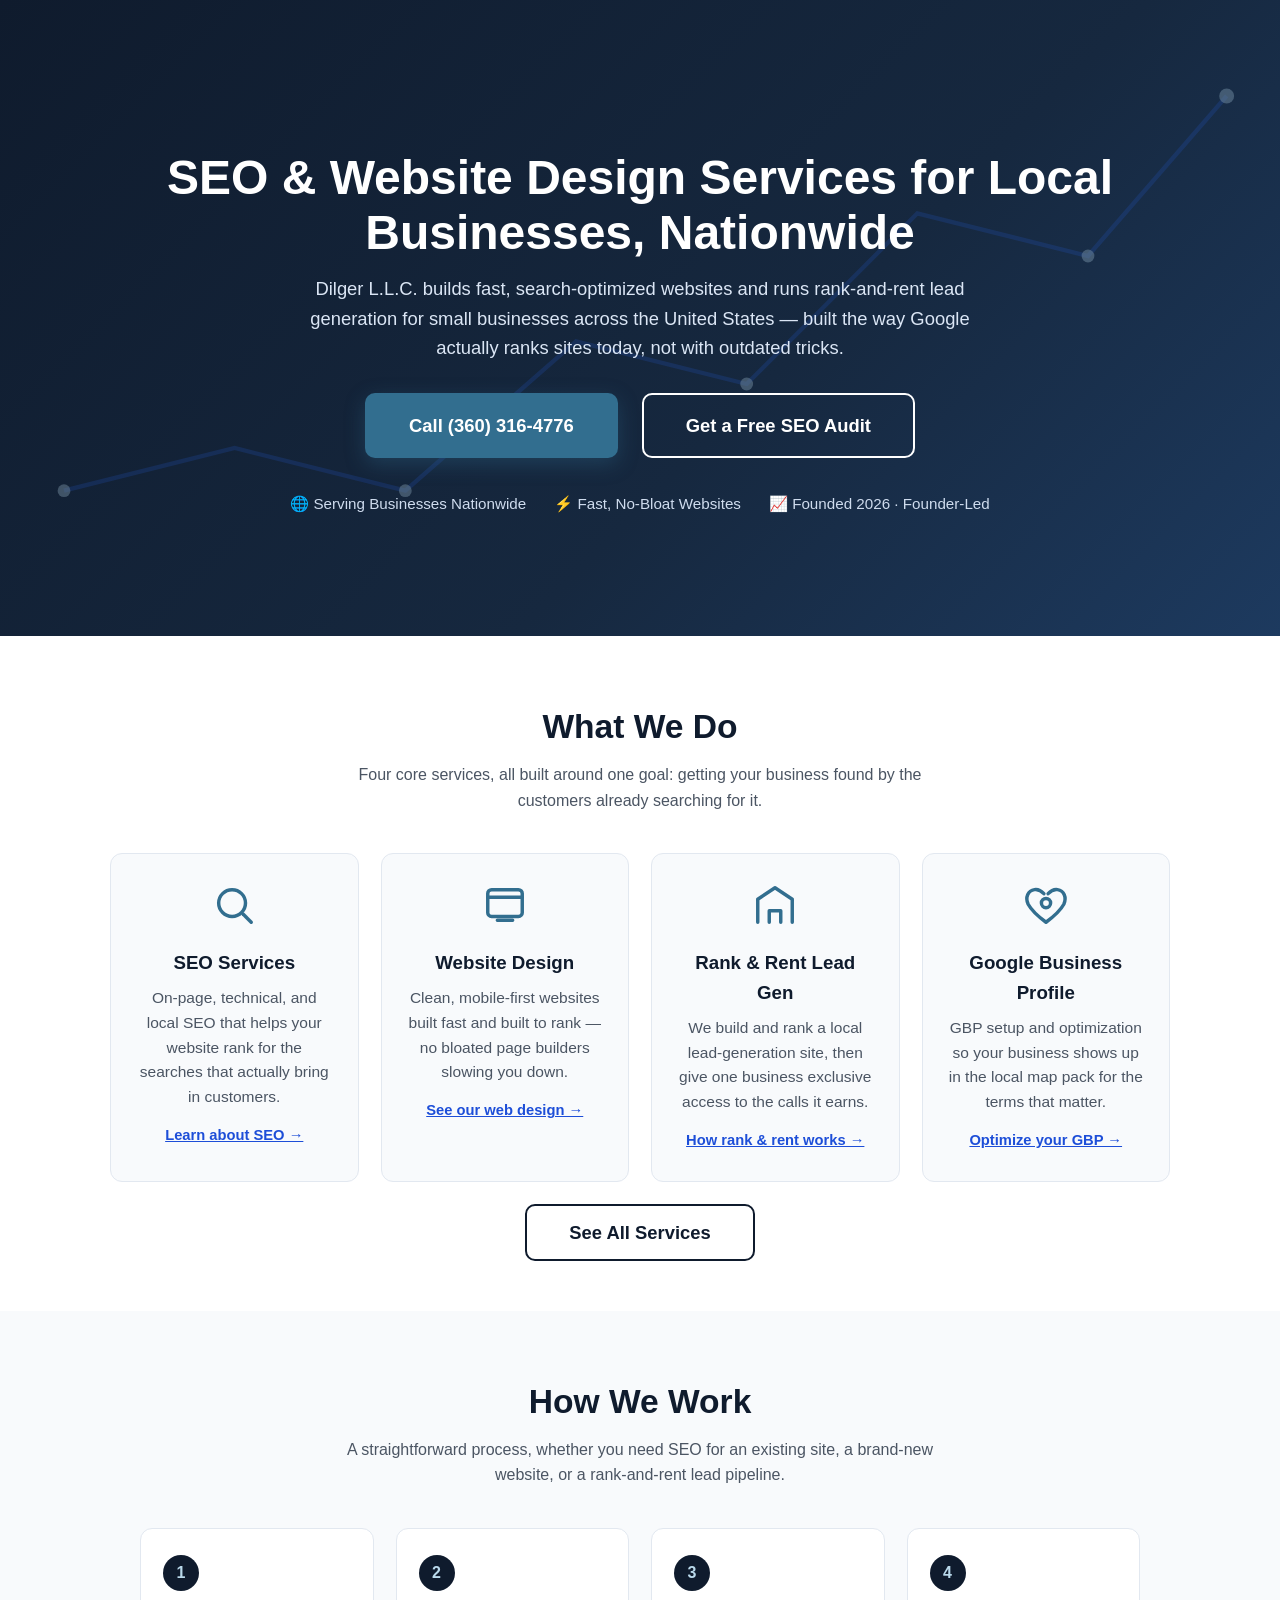
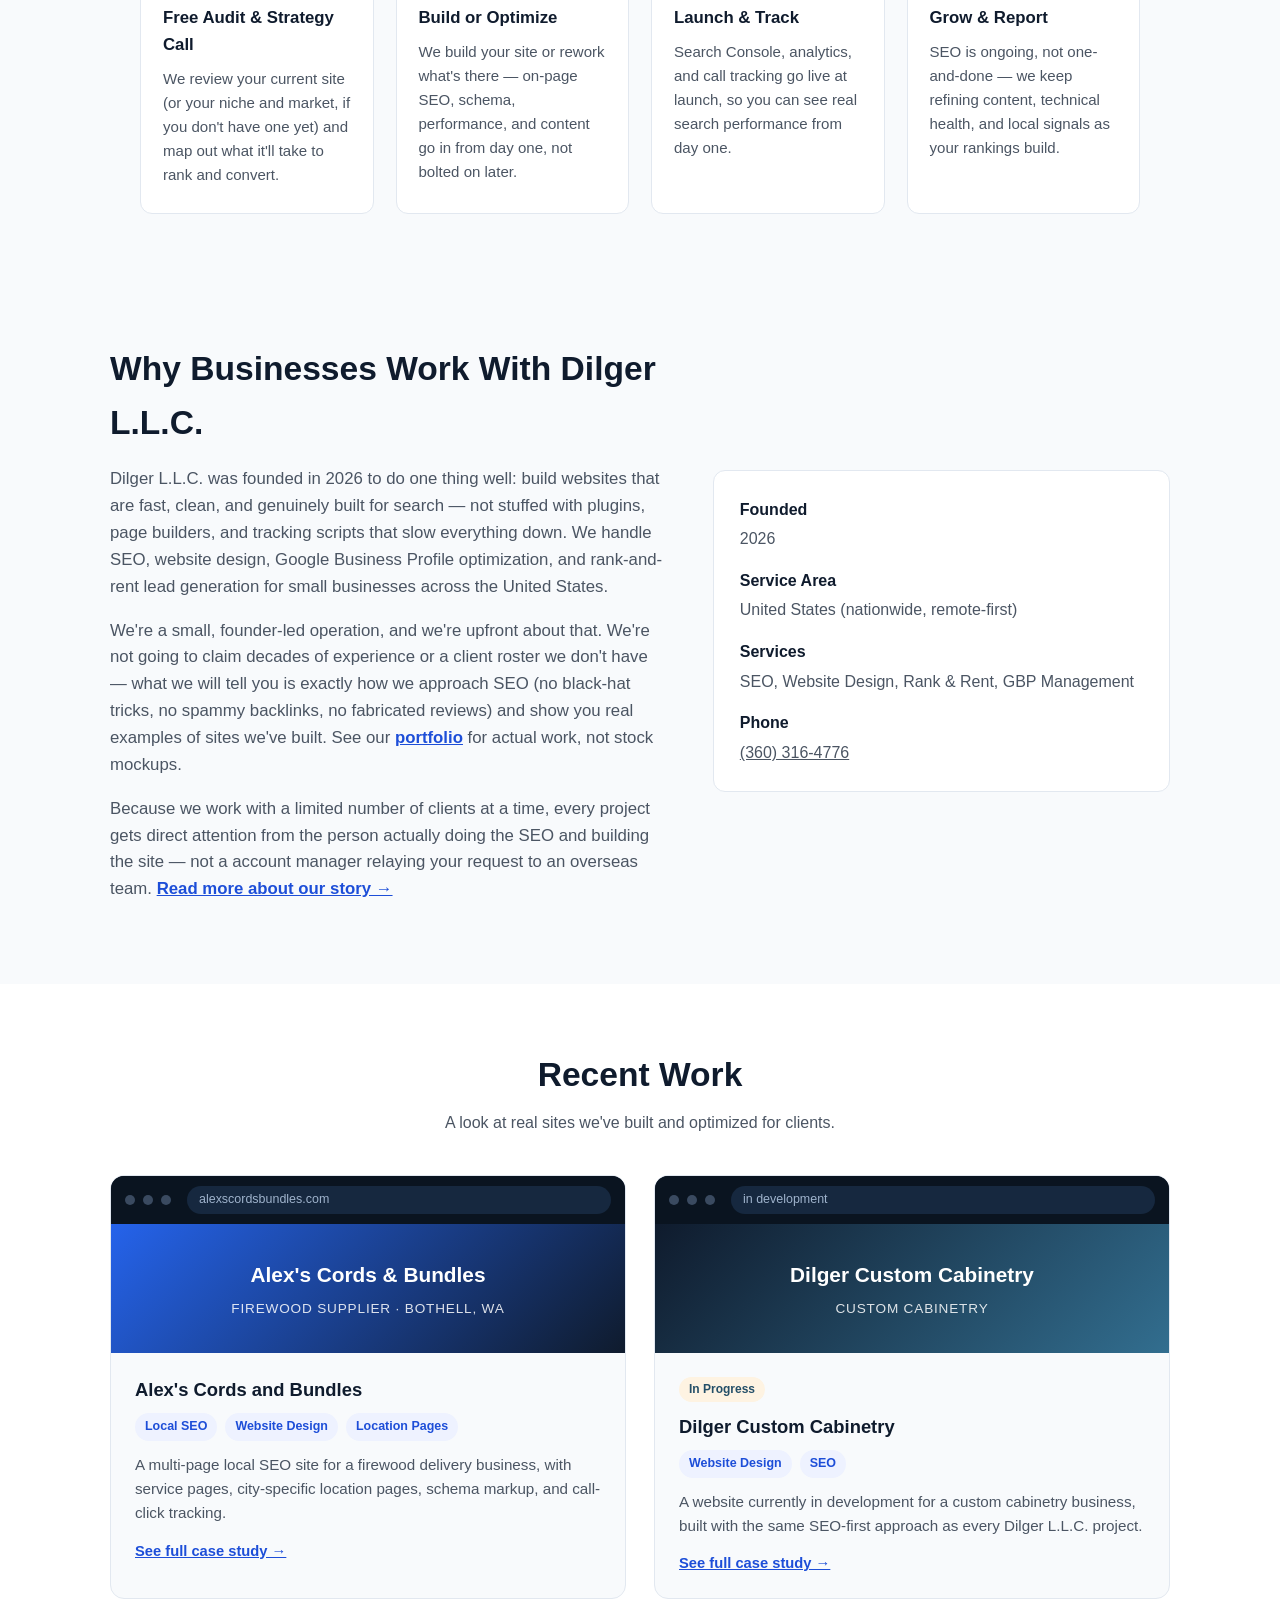
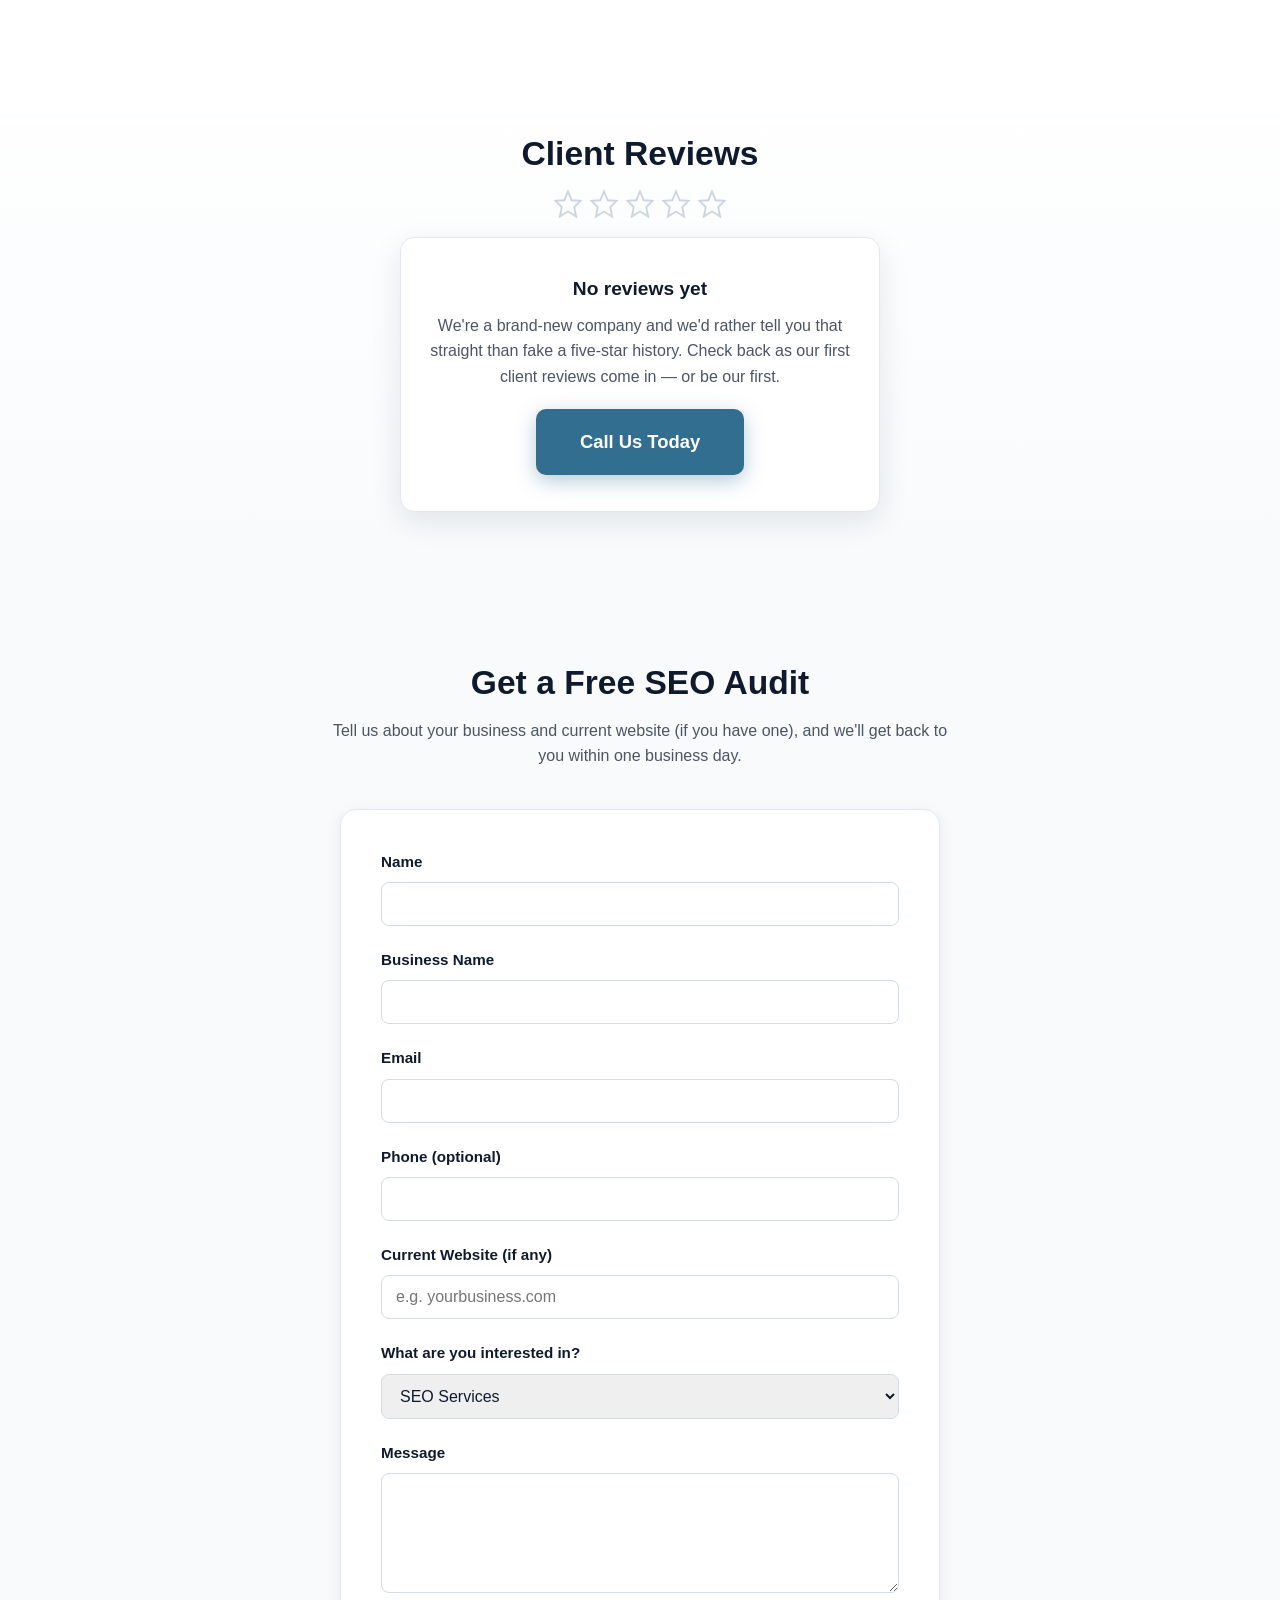
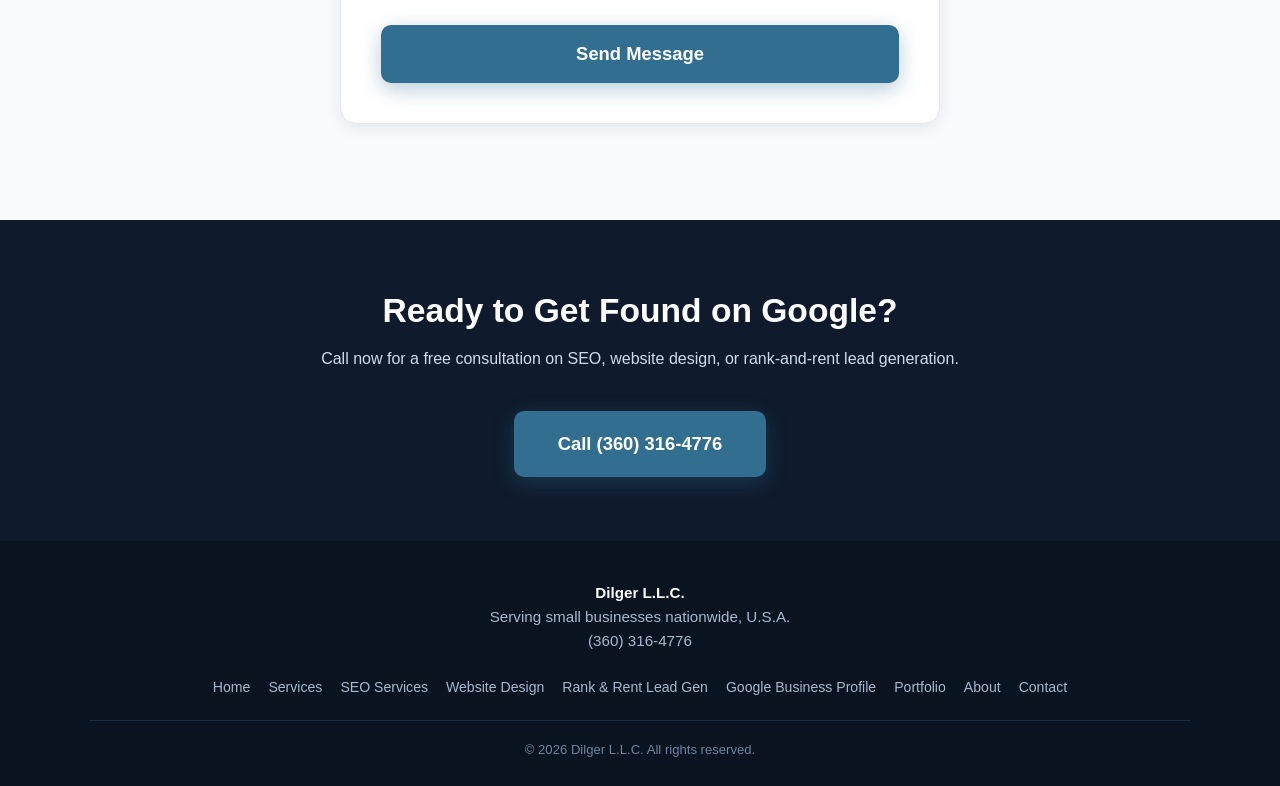
==== index.html @ 1d354157 "Install real GA4 measurement ID across all pages Replace the placeholder G-XXXXXXXXXX with the actua" ====
<!DOCTYPE html>
<html lang="en">
<head>
<meta charset="UTF-8">
<meta name="viewport" content="width=device-width, initial-scale=1.0">

<!-- Google tag (gtag.js) -->
<script async src="https://www.googletagmanager.com/gtag/js?id=G-0M2VTC16CK"></script>
<script>
  window.dataLayer = window.dataLayer || [];
  function gtag(){dataLayer.push(arguments);}
  gtag('js', new Date());
  gtag('config', 'G-0M2VTC16CK');
</script>

<title>SEO &amp; Website Design for Local Businesses | Dilger L.L.C.</title>
<meta name="description" content="Dilger L.L.C. builds fast, SEO-optimized websites and runs rank-and-rent lead generation for small businesses nationwide. Call (360) 316-4776.">
<link rel="canonical" href="https://www.dilgerllc.com/">

<meta property="og:type" content="website">
<meta property="og:title" content="SEO &amp; Website Design for Local Businesses | Dilger L.L.C.">
<meta property="og:description" content="Dilger L.L.C. builds fast, SEO-optimized websites and runs rank-and-rent lead generation for small businesses nationwide.">
<meta property="og:url" content="https://www.dilgerllc.com/">
<meta property="og:image" content="https://www.dilgerllc.com/images/og-image.png">
<meta property="og:locale" content="en_US">

<meta name="twitter:card" content="summary_large_image">
<meta name="twitter:title" content="SEO &amp; Website Design for Local Businesses | Dilger L.L.C.">
<meta name="twitter:description" content="Fast, SEO-optimized websites and rank-and-rent lead generation for small businesses nationwide.">
<meta name="twitter:image" content="https://www.dilgerllc.com/images/og-image.png">

<link rel="icon" href="/favicon.png" type="image/png">
<link rel="apple-touch-icon" href="/apple-touch-icon.png">

<script type="application/ld+json">
{
  "@context": "https://schema.org",
  "@type": "ProfessionalService",
  "name": "Dilger L.L.C.",
  "image": "https://www.dilgerllc.com/images/og-image.png",
  "telephone": "+1-360-316-4776",
  "foundingDate": "2026",
  "priceRange": "$$",
  "areaServed": { "@type": "Country", "name": "United States" },
  "url": "https://www.dilgerllc.com/",
  "description": "Dilger L.L.C. builds fast, SEO-optimized websites and runs rank-and-rent lead generation for small businesses nationwide.",
  "serviceType": ["Search Engine Optimization", "Website Design", "Rank and Rent Lead Generation", "Google Business Profile Management"]
}
</script>
<link rel="stylesheet" href="css/main.css">
</head>
<body>

<header class="site-header">
  <div class="header-inner">
    <a href="index.html" class="brand">
      <img class="brand-logo" src="images/logo-icon.png" alt="Dilger L.L.C. logo" width="42" height="42">
      Dilger <span>L.L.C.</span>
    </a>
    <button class="nav-toggle" id="navToggle" aria-label="Toggle navigation" aria-expanded="false">&#9776;</button>
    <nav class="main-nav" id="mainNav">
      <a href="services.html">Services</a>
      <a href="portfolio.html">Portfolio</a>
      <a href="about.html">About</a>
      <a href="contact.html">Contact</a>
      <a href="tel:+13603164776" class="call-btn" onclick="trackCall('header_phone_button')">Call (360) 316-4776</a>
    </nav>
  </div>
</header>

<main id="top">

  <!-- Hero -->
  <section class="hero">
    <svg class="hero-graphic" viewBox="0 0 1200 600" xmlns="http://www.w3.org/2000/svg" aria-hidden="true" preserveAspectRatio="xMidYMid slice">
      <polyline points="60,460 220,420 380,460 540,320 700,360 860,200 1020,240 1150,90" fill="none" stroke="#2563eb" stroke-width="4" opacity="0.35"/>
      <g fill="#b9d9eb" opacity="0.55">
        <circle cx="60" cy="460" r="6"/>
        <circle cx="380" cy="460" r="6"/>
        <circle cx="700" cy="360" r="6"/>
        <circle cx="1020" cy="240" r="6"/>
        <circle cx="1150" cy="90" r="7"/>
      </g>
    </svg>
    <div class="container">
      <h1>SEO &amp; Website Design Services for Local Businesses, Nationwide</h1>
      <p class="subhead">Dilger L.L.C. builds fast, search-optimized websites and runs rank-and-rent lead generation for small businesses across the United States &mdash; built the way Google actually ranks sites today, not with outdated tricks.</p>
      <div class="hero-ctas">
        <a href="tel:+13603164776" class="btn-primary" onclick="trackCall('hero_phone_button')">Call (360) 316-4776</a>
        <a href="#contact" class="btn-secondary">Get a Free SEO Audit</a>
      </div>
      <div class="hero-badges">
        <span>&#127760; Serving Businesses Nationwide</span>
        <span>&#9889; Fast, No-Bloat Websites</span>
        <span>&#128200; Founded 2026 &middot; Founder-Led</span>
      </div>
    </div>
  </section>

  <!-- Services -->
  <section class="services-section" id="services">
    <div class="container">
      <h2 class="section-title">What We Do</h2>
      <p class="section-sub">Four core services, all built around one goal: getting your business found by the customers already searching for it.</p>
      <div class="services-grid">
        <div class="service-card">
          <svg class="icon" viewBox="0 0 24 24" fill="none" stroke="#326e8f" stroke-width="1.8"><circle cx="11" cy="11" r="7"/><path d="M21 21l-4.3-4.3" stroke-linecap="round"/></svg>
          <h3>SEO Services</h3>
          <p>On-page, technical, and local SEO that helps your website rank for the searches that actually bring in customers.</p>
          <a class="service-link" href="seo-services.html">Learn about SEO &rarr;</a>
        </div>
        <div class="service-card">
          <svg class="icon" viewBox="0 0 24 24" fill="none" stroke="#326e8f" stroke-width="1.8"><rect x="3" y="4" width="18" height="14" rx="2"/><path d="M3 8h18M8 20h8" stroke-linecap="round"/></svg>
          <h3>Website Design</h3>
          <p>Clean, mobile-first websites built fast and built to rank &mdash; no bloated page builders slowing you down.</p>
          <a class="service-link" href="website-design.html">See our web design &rarr;</a>
        </div>
        <div class="service-card">
          <svg class="icon" viewBox="0 0 24 24" fill="none" stroke="#326e8f" stroke-width="1.8"><path d="M3 21V9l9-6 9 6v12" stroke-linecap="round" stroke-linejoin="round"/><path d="M9 21v-6h6v6" stroke-linecap="round" stroke-linejoin="round"/></svg>
          <h3>Rank &amp; Rent Lead Gen</h3>
          <p>We build and rank a local lead-generation site, then give one business exclusive access to the calls it earns.</p>
          <a class="service-link" href="rank-and-rent.html">How rank &amp; rent works &rarr;</a>
        </div>
        <div class="service-card">
          <svg class="icon" viewBox="0 0 24 24" fill="none" stroke="#326e8f" stroke-width="1.8"><path d="M12 21s-7-5.2-9.3-9.4C1 8 2.6 4.5 6 4c2-.3 3.6.7 4.9 2.1M12 21s7-5.2 9.3-9.4C22.9 8 21.4 4.5 18 4c-2-.3-3.6.7-4.9 2.1" stroke-linecap="round" stroke-linejoin="round"/><circle cx="12" cy="11" r="2.4"/></svg>
          <h3>Google Business Profile</h3>
          <p>GBP setup and optimization so your business shows up in the local map pack for the terms that matter.</p>
          <a class="service-link" href="google-business-profile.html">Optimize your GBP &rarr;</a>
        </div>
      </div>
      <div style="text-align:center; margin-top:36px;">
        <a href="services.html" class="btn-secondary" style="color:var(--brand-dark); border-color:var(--brand-dark);">See All Services</a>
      </div>
    </div>
  </section>

  <!-- Process -->
  <section class="process-section">
    <div class="container">
      <h2 class="section-title">How We Work</h2>
      <p class="section-sub">A straightforward process, whether you need SEO for an existing site, a brand-new website, or a rank-and-rent lead pipeline.</p>
      <div class="process-grid">
        <div class="process-step">
          <div class="step-num">1</div>
          <h3>Free Audit &amp; Strategy Call</h3>
          <p>We review your current site (or your niche and market, if you don't have one yet) and map out what it'll take to rank and convert.</p>
        </div>
        <div class="process-step">
          <div class="step-num">2</div>
          <h3>Build or Optimize</h3>
          <p>We build your site or rework what's there &mdash; on-page SEO, schema, performance, and content go in from day one, not bolted on later.</p>
        </div>
        <div class="process-step">
          <div class="step-num">3</div>
          <h3>Launch &amp; Track</h3>
          <p>Search Console, analytics, and call tracking go live at launch, so you can see real search performance from day one.</p>
        </div>
        <div class="process-step">
          <div class="step-num">4</div>
          <h3>Grow &amp; Report</h3>
          <p>SEO is ongoing, not one-and-done &mdash; we keep refining content, technical health, and local signals as your rankings build.</p>
        </div>
      </div>
    </div>
  </section>

  <!-- About / Trust -->
  <section class="about-section">
    <div class="container">
      <div>
        <h2 class="section-title" style="text-align:left;">Why Businesses Work With Dilger L.L.C.</h2>
        <p>Dilger L.L.C. was founded in 2026 to do one thing well: build websites that are fast, clean, and genuinely built for search &mdash; not stuffed with plugins, page builders, and tracking scripts that slow everything down. We handle SEO, website design, Google Business Profile optimization, and rank-and-rent lead generation for small businesses across the United States.</p>
        <p>We're a small, founder-led operation, and we're upfront about that. We're not going to claim decades of experience or a client roster we don't have &mdash; what we will tell you is exactly how we approach SEO (no black-hat tricks, no spammy backlinks, no fabricated reviews) and show you real examples of sites we've built. See our <a href="portfolio.html" style="color:var(--brand-primary-dark); font-weight:600;">portfolio</a> for actual work, not stock mockups.</p>
        <p>Because we work with a limited number of clients at a time, every project gets direct attention from the person actually doing the SEO and building the site &mdash; not a account manager relaying your request to an overseas team. <a href="about.html" style="color:var(--brand-primary-dark); font-weight:600;">Read more about our story &rarr;</a></p>
      </div>
      <div class="about-facts">
        <dl>
          <dt>Founded</dt>
          <dd>2026</dd>
          <dt>Service Area</dt>
          <dd>United States (nationwide, remote-first)</dd>
          <dt>Services</dt>
          <dd>SEO, Website Design, Rank &amp; Rent, GBP Management</dd>
          <dt>Phone</dt>
          <dd><a class="plain-link" href="tel:+13603164776" onclick="trackCall('about_phone_button')">(360) 316-4776</a></dd>
        </dl>
      </div>
    </div>
  </section>

  <!-- Portfolio teaser -->
  <section class="portfolio-section" id="portfolio">
    <div class="container">
      <h2 class="section-title">Recent Work</h2>
      <p class="section-sub">A look at real sites we've built and optimized for clients.</p>
      <div class="portfolio-grid">
        <div class="portfolio-card">
          <div class="browser-mock" style="--card-color-1:#2563eb; --card-color-2:#0f1b2d;">
            <div class="browser-bar"><span class="dot"></span><span class="dot"></span><span class="dot"></span><span class="url-pill">alexscordsbundles.com</span></div>
            <div class="mock-body">
              <div class="mock-name">Alex's Cords &amp; Bundles</div>
              <div class="mock-niche">Firewood Supplier &middot; Bothell, WA</div>
            </div>
          </div>
          <div class="portfolio-body">
            <h3>Alex's Cords and Bundles</h3>
            <div class="portfolio-tags"><span>Local SEO</span><span>Website Design</span><span>Location Pages</span></div>
            <p>A multi-page local SEO site for a firewood delivery business, with service pages, city-specific location pages, schema markup, and call-click tracking.</p>
            <a class="portfolio-link" href="portfolio.html">See full case study &rarr;</a>
          </div>
        </div>
        <div class="portfolio-card">
          <div class="browser-mock" style="--card-color-1:#0f1b2d; --card-color-2:#326e8f;">
            <div class="browser-bar"><span class="dot"></span><span class="dot"></span><span class="dot"></span><span class="url-pill">in development</span></div>
            <div class="mock-body">
              <div class="mock-name">Dilger Custom Cabinetry</div>
              <div class="mock-niche">Custom Cabinetry</div>
            </div>
          </div>
          <div class="portfolio-body">
            <span class="portfolio-status">In Progress</span>
            <h3>Dilger Custom Cabinetry</h3>
            <div class="portfolio-tags"><span>Website Design</span><span>SEO</span></div>
            <p>A website currently in development for a custom cabinetry business, built with the same SEO-first approach as every Dilger L.L.C. project.</p>
            <a class="portfolio-link" href="portfolio.html">See full case study &rarr;</a>
          </div>
        </div>
      </div>
    </div>
  </section>

  <!-- Reviews (empty state, no fabricated reviews) -->
  <section class="reviews-section" id="reviews">
    <div class="container">
      <h2 class="section-title">Client Reviews</h2>
      <div class="reviews-visual">
        <div class="stars-empty" aria-hidden="true">
          <svg viewBox="0 0 24 24"><polygon points="12,2 15,9 22,9.5 17,14.5 18.5,22 12,18 5.5,22 7,14.5 2,9.5 9,9"/></svg>
          <svg viewBox="0 0 24 24"><polygon points="12,2 15,9 22,9.5 17,14.5 18.5,22 12,18 5.5,22 7,14.5 2,9.5 9,9"/></svg>
          <svg viewBox="0 0 24 24"><polygon points="12,2 15,9 22,9.5 17,14.5 18.5,22 12,18 5.5,22 7,14.5 2,9.5 9,9"/></svg>
          <svg viewBox="0 0 24 24"><polygon points="12,2 15,9 22,9.5 17,14.5 18.5,22 12,18 5.5,22 7,14.5 2,9.5 9,9"/></svg>
          <svg viewBox="0 0 24 24"><polygon points="12,2 15,9 22,9.5 17,14.5 18.5,22 12,18 5.5,22 7,14.5 2,9.5 9,9"/></svg>
        </div>
        <div class="no-reviews-box">
          <h3>No reviews yet</h3>
          <p>We're a brand-new company and we'd rather tell you that straight than fake a five-star history. Check back as our first client reviews come in &mdash; or be our first.</p>
          <a href="tel:+13603164776" class="btn-primary" onclick="trackCall('reviews_phone_button')">Call Us Today</a>
        </div>
      </div>
    </div>
  </section>

  <!-- Contact Form -->
  <section class="contact-form-section" id="contact">
    <div class="container">
      <h2 class="section-title">Get a Free SEO Audit</h2>
      <p class="section-sub">Tell us about your business and current website (if you have one), and we'll get back to you within one business day.</p>
      <form class="contact-form" name="contact" method="POST" data-netlify="true" data-netlify-honeypot="bot-field" id="contactFormEl">
        <input type="hidden" name="form-name" value="contact">
        <p class="hidden-field" aria-hidden="true">
          <label>Don't fill this out if you're human: <input name="bot-field" tabindex="-1" autocomplete="off"></label>
        </p>
        <div class="form-group">
          <label for="contact-name">Name</label>
          <input type="text" id="contact-name" name="name" required>
        </div>
        <div class="form-group">
          <label for="contact-business">Business Name</label>
          <input type="text" id="contact-business" name="business">
        </div>
        <div class="form-group">
          <label for="contact-email">Email</label>
          <input type="email" id="contact-email" name="email" required>
        </div>
        <div class="form-group">
          <label for="contact-phone">Phone (optional)</label>
          <input type="tel" id="contact-phone" name="phone">
        </div>
        <div class="form-group">
          <label for="contact-website">Current Website (if any)</label>
          <input type="text" id="contact-website" name="website" placeholder="e.g. yourbusiness.com">
        </div>
        <div class="form-group">
          <label for="contact-interest">What are you interested in?</label>
          <select id="contact-interest" name="interest">
            <option>SEO Services</option>
            <option>Website Design</option>
            <option>Rank &amp; Rent Lead Generation</option>
            <option>Google Business Profile Management</option>
            <option>Not sure yet</option>
          </select>
        </div>
        <div class="form-group">
          <label for="contact-message">Message</label>
          <textarea id="contact-message" name="message" rows="5"></textarea>
        </div>
        <button type="submit" class="btn-primary">Send Message</button>
      </form>
      <p class="form-status" id="contactFormStatus" role="status" aria-live="polite"></p>
    </div>
  </section>

  <!-- Final CTA -->
  <section class="cta-section">
    <div class="container">
      <h2 class="section-title">Ready to Get Found on Google?</h2>
      <p class="section-sub">Call now for a free consultation on SEO, website design, or rank-and-rent lead generation.</p>
      <a href="tel:+13603164776" class="btn-primary" onclick="trackCall('final_cta_phone_button')">Call (360) 316-4776</a>
    </div>
  </section>

</main>

<footer class="site-footer">
  <div class="footer-inner">
    <div class="footer-nap">
      <strong>Dilger L.L.C.</strong><br>
      Serving small businesses nationwide, U.S.A.<br>
      (360) 316-4776
    </div>

    <nav class="footer-sitemap" aria-label="Site links">
      <a href="index.html">Home</a>
      <a href="services.html">Services</a>
      <a href="seo-services.html">SEO Services</a>
      <a href="website-design.html">Website Design</a>
      <a href="rank-and-rent.html">Rank &amp; Rent Lead Gen</a>
      <a href="google-business-profile.html">Google Business Profile</a>
      <a href="portfolio.html">Portfolio</a>
      <a href="about.html">About</a>
      <a href="contact.html">Contact</a>
    </nav>

    <div class="footer-bottom">
      &copy; <span id="year"></span> Dilger L.L.C. All rights reserved.
    </div>
  </div>
</footer>

<script src="js/main.js"></script>
</body>
</html>
---- css/main.css ----
:root {
  --brand-dark: #0f1b2d;
  --brand-dark-2: #16283f;
  --brand-primary: #2563eb;
  --brand-primary-dark: #1d4ed8;
  --brand-accent: #326e8f;
  --brand-accent-dark: #244f68;
  --brand-accent-light: #b9d9eb;
  --text-main: #111827;
  --text-muted: #4b5563;
  --bg-light: #f8fafc;
  --border-color: #e2e8f0;
  --star-empty: #cbd5e1;
}

* { box-sizing: border-box; }
html { scroll-behavior: smooth; }
body {
  margin: 0;
  font-family: -apple-system, BlinkMacSystemFont, "Segoe UI", Roboto, Helvetica, Arial, sans-serif;
  color: var(--text-main);
  background: var(--bg-light);
  line-height: 1.6;
}
img { max-width: 100%; display: block; }
a { color: inherit; }
.container { max-width: 1100px; margin: 0 auto; padding: 0 20px; }

/* Header */
header.site-header {
  background: var(--brand-dark);
  color: #fff;
  position: fixed;
  top: 0;
  left: 0;
  right: 0;
  z-index: 50;
  opacity: 0;
  transform: translateY(-8px);
  pointer-events: none;
  transition: opacity 0.4s ease, transform 0.4s ease;
}
header.site-header.visible {
  opacity: 1;
  transform: translateY(0);
  pointer-events: auto;
}
.header-inner {
  display: flex;
  align-items: center;
  justify-content: space-between;
  padding: 12px 20px;
  max-width: 1100px;
  margin: 0 auto;
}
.brand {
  display: flex;
  align-items: center;
  gap: 10px;
  font-size: 1.25rem;
  font-weight: 700;
  color: #fff;
  text-decoration: none;
  letter-spacing: 0.2px;
}
.brand-logo { width: 42px; height: 42px; flex: 0 0 auto; }
.brand span { color: var(--brand-accent-light); }
nav.main-nav { display: flex; gap: 20px; align-items: center; }
nav.main-nav a {
  color: #e5edf7;
  text-decoration: none;
  font-weight: 600;
  font-size: 0.95rem;
}
nav.main-nav a:hover { color: var(--brand-accent-light); }
.call-btn {
  background: var(--brand-accent);
  color: #fff !important;
  padding: 9px 18px;
  border-radius: 6px;
  font-weight: 700;
  text-decoration: none;
  white-space: nowrap;
}
.call-btn:hover { background: var(--brand-accent-dark); }

/* Hero */
.hero {
  background: linear-gradient(135deg, #0f1b2d, #16283f 60%, #1d3a5f);
  color: #fff;
  padding: 150px 20px 120px;
  min-height: 620px;
  display: flex;
  flex-direction: column;
  justify-content: center;
  text-align: center;
  position: relative;
  overflow: hidden;
}
.hero-graphic {
  position: absolute;
  inset: 0;
  z-index: 0;
  opacity: 0.5;
}
.hero .container { position: relative; z-index: 1; }
.hero h1 {
  font-size: clamp(1.9rem, 4vw, 3rem);
  margin: 0 0 14px;
  font-weight: 800;
  line-height: 1.15;
}
.hero p.subhead {
  font-size: 1.15rem;
  max-width: 680px;
  margin: 0 auto 30px;
  color: #dbe6f5;
}
.hero-ctas { display: flex; gap: 24px; justify-content: center; flex-wrap: wrap; margin-top: 20px; }
.btn-primary {
  background: var(--brand-accent);
  color: #fff;
  padding: 18px 44px;
  border-radius: 10px;
  text-decoration: none;
  font-weight: 700;
  font-size: 1.15rem;
  display: inline-block;
  border: none;
  cursor: pointer;
  box-shadow: 0 6px 20px rgba(50, 110, 143, 0.35);
  transition: all 0.3s ease;
}
.btn-primary:hover {
  background: var(--brand-accent-dark);
  box-shadow: 0 8px 28px rgba(50, 110, 143, 0.5);
  transform: translateY(-2px);
}
.btn-secondary {
  background: transparent;
  color: #fff;
  padding: 16px 42px;
  border-radius: 10px;
  text-decoration: none;
  font-weight: 700;
  font-size: 1.15rem;
  border: 2.5px solid #fff;
  cursor: pointer;
  transition: all 0.3s ease;
}
.btn-secondary:hover {
  background: rgba(255,255,255,0.15);
  transform: translateY(-2px);
}
.hero-badges {
  margin-top: 34px;
  display: flex;
  gap: 28px;
  justify-content: center;
  flex-wrap: wrap;
  font-size: 0.95rem;
  color: #cfdcee;
}
.hero-badges span { white-space: nowrap; }

/* Page hero (service / sub pages) */
.page-hero {
  background: linear-gradient(135deg, rgba(15,27,45,0.96), rgba(22,40,63,0.92));
  color: #fff;
  padding: 130px 20px 60px;
  text-align: center;
}
.page-hero .breadcrumb {
  font-size: 0.85rem;
  color: #cfdcee;
  margin-bottom: 14px;
}
.page-hero .breadcrumb a { color: #cfdcee; text-decoration: underline; }
.page-hero .breadcrumb a:hover { color: #fff; }
.page-hero h1 {
  font-size: clamp(1.7rem, 3.6vw, 2.6rem);
  margin: 0 0 14px;
  font-weight: 800;
  line-height: 1.2;
}
.page-hero p.subhead {
  font-size: 1.08rem;
  max-width: 700px;
  margin: 0 auto;
  color: #dbe6f5;
}

/* Section generic */
section { padding: 64px 20px; }
h2.section-title {
  font-size: clamp(1.5rem, 3vw, 2.1rem);
  text-align: center;
  margin: 0 0 8px;
  color: var(--brand-dark);
}
p.section-sub {
  text-align: center;
  color: var(--text-muted);
  max-width: 640px;
  margin: 0 auto 40px;
}

/* Keyword-rich content section (service pages) */
.content-section { background: #fff; }
.content-section .container { max-width: 860px; }
.content-section h2 { color: var(--brand-dark); font-size: 1.6rem; margin: 0 0 16px; }
.content-section h3 { color: var(--brand-dark); font-size: 1.25rem; margin: 32px 0 12px; }
.content-section p { color: var(--text-muted); font-size: 1.02rem; margin: 0 0 16px; }
.content-section ul { color: var(--text-muted); font-size: 1.02rem; padding-left: 22px; margin: 0 0 16px; }
.content-section li { margin-bottom: 6px; }
.content-section p a:not(.btn-primary):not(.btn-secondary),
.content-section li a:not(.btn-primary):not(.btn-secondary) {
  color: var(--brand-primary-dark);
  text-decoration: underline;
  font-weight: 600;
}
.faq-item { margin-bottom: 20px; }
.faq-item h4 {
  color: var(--brand-dark);
  font-size: 1.05rem;
  margin: 0 0 6px;
}
.faq-item p { margin: 0; }

/* Services grid (homepage + services hub) */
.services-section { background: #fff; }
.services-grid {
  display: grid;
  grid-template-columns: repeat(auto-fit, minmax(240px, 1fr));
  gap: 22px;
}
.service-card {
  background: var(--bg-light);
  border: 1px solid var(--border-color);
  border-radius: 12px;
  padding: 28px 24px;
  text-align: center;
}
.service-card .icon { width: 46px; height: 46px; margin: 0 auto 12px; }
.service-card h3 { margin: 0 0 8px; color: var(--brand-dark); }
.service-card p { color: var(--text-muted); margin: 0 0 4px; font-size: 0.97rem; }
.service-card a.service-link {
  display: inline-block;
  margin-top: 10px;
  color: var(--brand-primary-dark);
  font-weight: 700;
  text-decoration: underline;
  font-size: 0.92rem;
}

/* Process steps */
.process-section { background: var(--bg-light); }
.process-grid {
  display: grid;
  grid-template-columns: repeat(auto-fit, minmax(220px, 1fr));
  gap: 22px;
  max-width: 1000px;
  margin: 0 auto;
}
.process-step {
  background: #fff;
  border: 1px solid var(--border-color);
  border-radius: 12px;
  padding: 26px 22px;
  position: relative;
}
.process-step .step-num {
  display: inline-flex;
  align-items: center;
  justify-content: center;
  width: 36px;
  height: 36px;
  border-radius: 50%;
  background: var(--brand-dark);
  color: var(--brand-accent-light);
  font-weight: 800;
  font-size: 1rem;
  margin-bottom: 14px;
}
.process-step h3 { margin: 0 0 8px; color: var(--brand-dark); font-size: 1.05rem; }
.process-step p { margin: 0; color: var(--text-muted); font-size: 0.94rem; }

/* Portfolio */
.portfolio-section { background: #fff; }
.portfolio-grid {
  display: grid;
  grid-template-columns: repeat(auto-fit, minmax(300px, 1fr));
  gap: 28px;
}
.portfolio-card {
  border: 1px solid var(--border-color);
  border-radius: 14px;
  overflow: hidden;
  background: var(--bg-light);
  transition: transform 0.2s, box-shadow 0.2s;
}
.portfolio-card:hover { transform: translateY(-3px); box-shadow: 0 10px 26px rgba(15,27,45,0.12); }
.browser-mock {
  background: var(--brand-dark);
}
.browser-mock .browser-bar {
  display: flex;
  align-items: center;
  gap: 8px;
  padding: 10px 14px;
  background: #0a1420;
}
.browser-bar .dot { width: 10px; height: 10px; border-radius: 50%; background: #3a4a60; }
.browser-bar .url-pill {
  flex: 1;
  margin-left: 8px;
  background: #16283f;
  color: #9fb3cc;
  border-radius: 20px;
  padding: 4px 12px;
  font-size: 0.78rem;
  overflow: hidden;
  text-overflow: ellipsis;
  white-space: nowrap;
}
.browser-mock .mock-body {
  padding: 34px 20px;
  text-align: center;
  color: #fff;
  background: linear-gradient(135deg, var(--card-color-1, #2563eb), var(--card-color-2, #0f1b2d));
}
.browser-mock .mock-body .mock-name {
  font-weight: 800;
  font-size: 1.3rem;
  margin-bottom: 6px;
}
.browser-mock .mock-body .mock-niche {
  font-size: 0.85rem;
  color: rgba(255,255,255,0.85);
  text-transform: uppercase;
  letter-spacing: 0.06em;
}
.portfolio-card .portfolio-body { padding: 22px 24px; }
.portfolio-card h3 { margin: 0 0 8px; color: var(--brand-dark); font-size: 1.15rem; }
.portfolio-card p { margin: 0 0 12px; color: var(--text-muted); font-size: 0.95rem; }
.portfolio-tags { display: flex; gap: 8px; flex-wrap: wrap; margin-bottom: 12px; }
.portfolio-tags span {
  background: #eef2ff;
  color: var(--brand-primary-dark);
  font-size: 0.78rem;
  font-weight: 700;
  padding: 4px 10px;
  border-radius: 20px;
}
.portfolio-card a.portfolio-link {
  color: var(--brand-primary-dark);
  font-weight: 700;
  text-decoration: underline;
  font-size: 0.92rem;
}
.portfolio-status {
  display: inline-block;
  font-size: 0.75rem;
  font-weight: 700;
  padding: 3px 10px;
  border-radius: 20px;
  background: #fef3e2;
  color: var(--brand-accent-dark);
  margin-bottom: 10px;
}

/* About / trust */
.about-section .container {
  display: grid;
  grid-template-columns: 1.1fr 0.9fr;
  gap: 44px;
  align-items: center;
}
.about-section h2 { text-align: left; }
.about-section p { color: var(--text-muted); font-size: 1.05rem; }
.about-facts {
  background: #fff;
  border: 1px solid var(--border-color);
  border-radius: 12px;
  padding: 26px;
}
.about-facts dl { margin: 0; }
.about-facts dt {
  font-weight: 700;
  color: var(--brand-dark);
  margin-top: 16px;
}
.about-facts dt:first-child { margin-top: 0; }
.about-facts dd { margin: 4px 0 0; color: var(--text-muted); }

/* Reviews (honest empty state, no fabricated reviews) */
.reviews-section {
  background: linear-gradient(180deg, #fff, var(--bg-light));
  text-align: center;
}
.reviews-visual {
  position: relative;
  max-width: 480px;
  margin: 0 auto;
}
.stars-empty {
  display: flex;
  justify-content: center;
  gap: 6px;
  margin-bottom: 18px;
}
.stars-empty svg { width: 30px; height: 30px; fill: none; stroke: var(--star-empty); stroke-width: 1.5; }
.no-reviews-box {
  max-width: 480px;
  margin: 0 auto;
  background: #fff;
  border: 1px solid var(--border-color);
  border-radius: 14px;
  padding: 36px 28px;
  box-shadow: 0 10px 30px rgba(15,27,45,0.1);
}
.no-reviews-box h3 { margin: 0 0 8px; color: var(--brand-dark); font-size: 1.2rem; }
.no-reviews-box p { color: var(--text-muted); margin: 0 0 20px; }

/* Contact cards */
.contact-section { background: #fff; }
.contact-grid {
  display: grid;
  grid-template-columns: repeat(auto-fit, minmax(240px, 1fr));
  gap: 28px;
}
.contact-card {
  background: var(--bg-light);
  border: 1px solid var(--border-color);
  border-radius: 12px;
  padding: 26px;
}
.contact-card h3 {
  margin: 0 0 10px;
  color: var(--brand-dark);
  display: flex;
  align-items: center;
  gap: 8px;
}
.contact-card p { margin: 0; color: var(--text-muted); }
.contact-card a.plain-link { text-decoration: underline; font-weight: 600; color: var(--brand-primary-dark); }

/* Contact form */
.contact-form-section {
  background: var(--bg-light);
  padding: 80px 20px;
}
.contact-form {
  max-width: 600px;
  margin: 0 auto;
  display: grid;
  gap: 22px;
  background: #fff;
  padding: 40px;
  border-radius: 16px;
  box-shadow: 0 4px 16px rgba(15,27,45,0.08);
  border: 1px solid var(--border-color);
}
.form-group { display: flex; flex-direction: column; }
.form-group label {
  font-weight: 700;
  color: var(--brand-dark);
  margin-bottom: 8px;
  font-size: 0.95rem;
}
.form-group input,
.form-group select,
.form-group textarea {
  padding: 12px 14px;
  border: 1.5px solid #d3dce6;
  border-radius: 8px;
  font-family: inherit;
  font-size: 1rem;
  color: var(--brand-dark);
  transition: border-color 0.3s ease;
}
.form-group input:focus,
.form-group select:focus,
.form-group textarea:focus {
  outline: none;
  border-color: var(--brand-primary);
  box-shadow: 0 0 0 3px rgba(37, 99, 235, 0.12);
}
.form-group textarea { resize: vertical; min-height: 120px; }
.contact-form button[type="submit"] { margin-top: 10px; }
.hidden-field { position: absolute; left: -9999px; }
.form-status {
  max-width: 600px;
  margin: 16px auto 0;
  font-size: 0.95rem;
  font-weight: 600;
  text-align: center;
}
.form-status.success { color: #15803d; }
.form-status.error { color: #dc2626; }

/* Final CTA */
.cta-section {
  background: var(--brand-dark);
  color: #fff;
  text-align: center;
}
.cta-section h2 { color: #fff; }
.cta-section p.section-sub { color: #cfdcee; }

/* Footer */
footer.site-footer {
  background: #0a1420;
  color: #b8c6da;
  padding: 40px 20px 26px;
}
.footer-inner {
  max-width: 1100px;
  margin: 0 auto;
  display: flex;
  flex-direction: column;
  align-items: center;
  gap: 22px;
  text-align: center;
}
.footer-nap { font-size: 0.95rem; color: #a7b8cf; }
.footer-nap strong { color: #fff; }
.footer-sitemap {
  display: flex;
  flex-wrap: wrap;
  justify-content: center;
  gap: 8px 18px;
  font-size: 0.88rem;
}
.footer-sitemap a { color: #a7b8cf; text-decoration: none; }
.footer-sitemap a:hover { color: #fff; text-decoration: underline; }
.footer-bottom {
  font-size: 0.82rem;
  color: #6f83a0;
  border-top: 1px solid #1c2e45;
  padding-top: 18px;
  width: 100%;
  text-align: center;
}

/* Mobile nav */
.nav-toggle { display: none; background: none; border: none; color: #fff; font-size: 1.6rem; cursor: pointer; }

@media (max-width: 780px) {
  .about-section .container { grid-template-columns: 1fr; }
  nav.main-nav {
    position: absolute;
    top: 100%;
    left: 0;
    right: 0;
    background: var(--brand-dark);
    flex-direction: column;
    padding: 16px 20px;
    gap: 14px;
    display: none;
  }
  nav.main-nav.open { display: flex; }
  .nav-toggle { display: block; }
  header.site-header { position: sticky; }
}
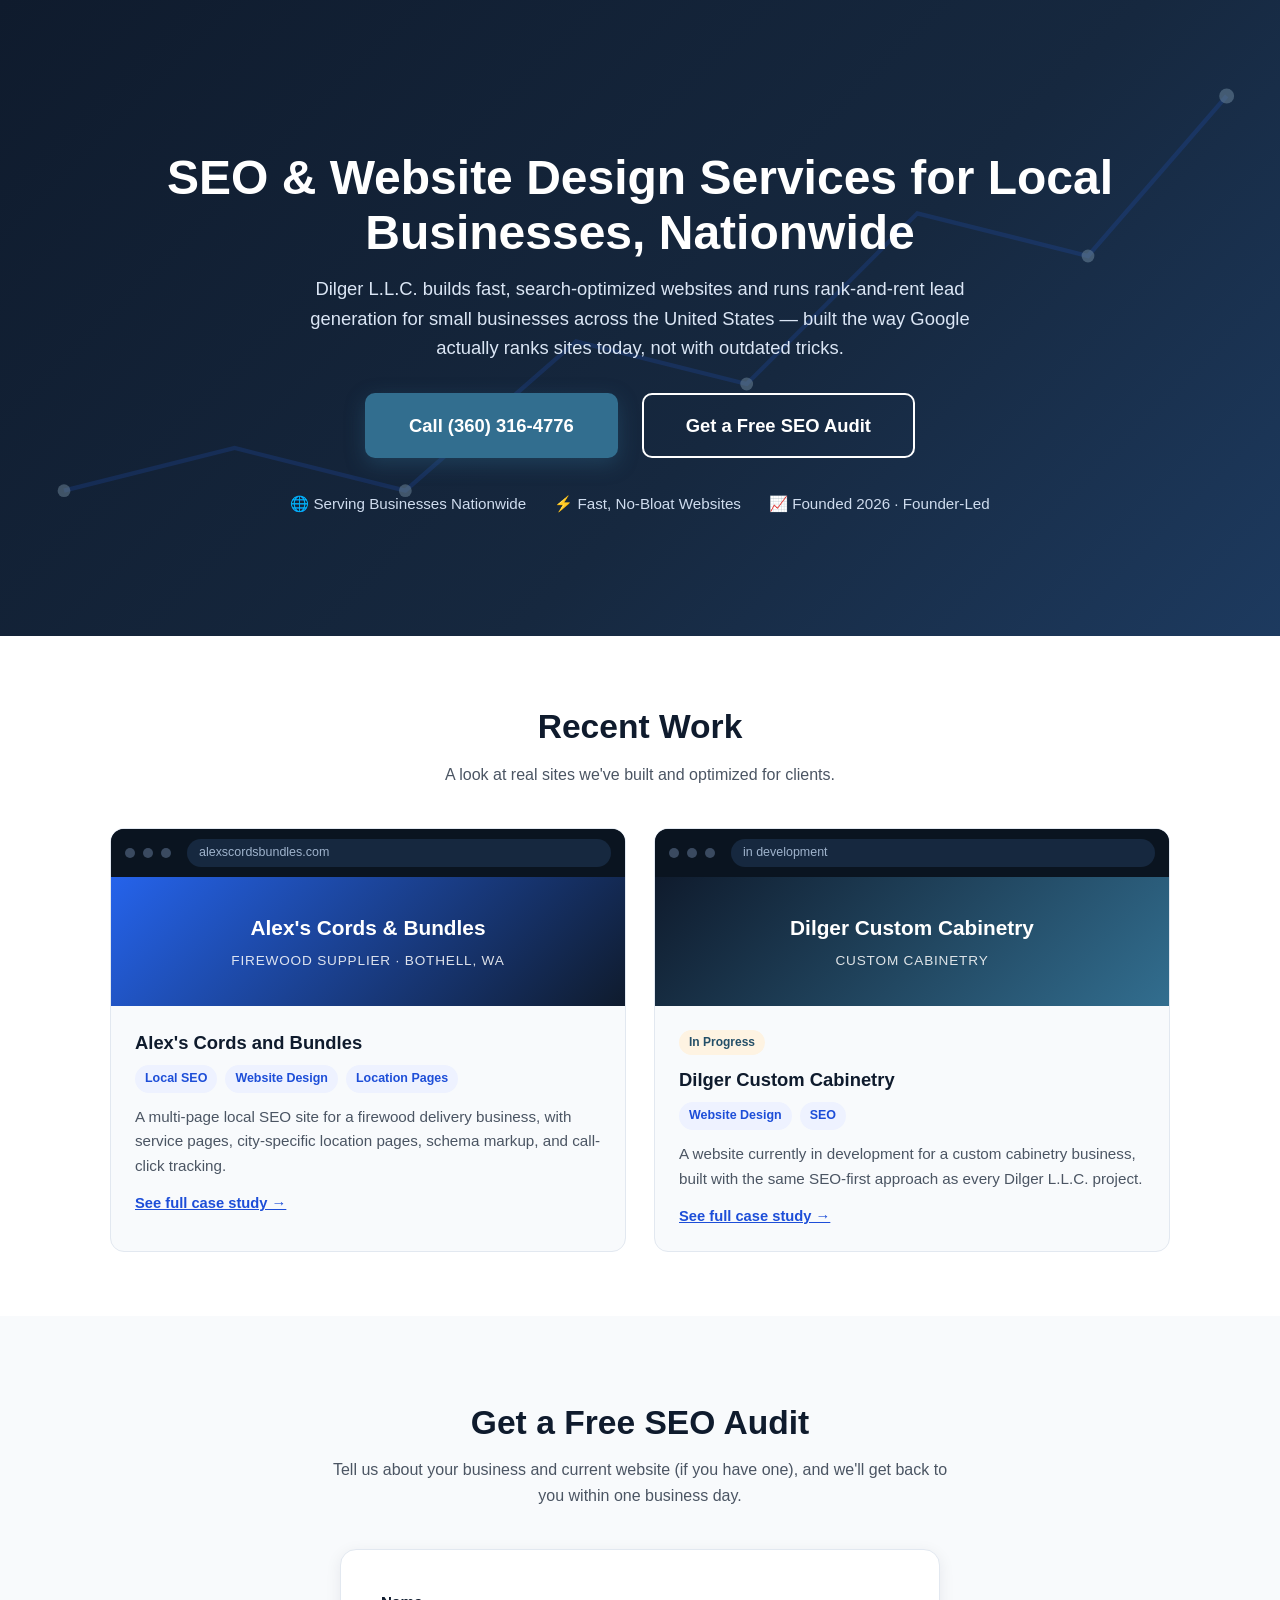
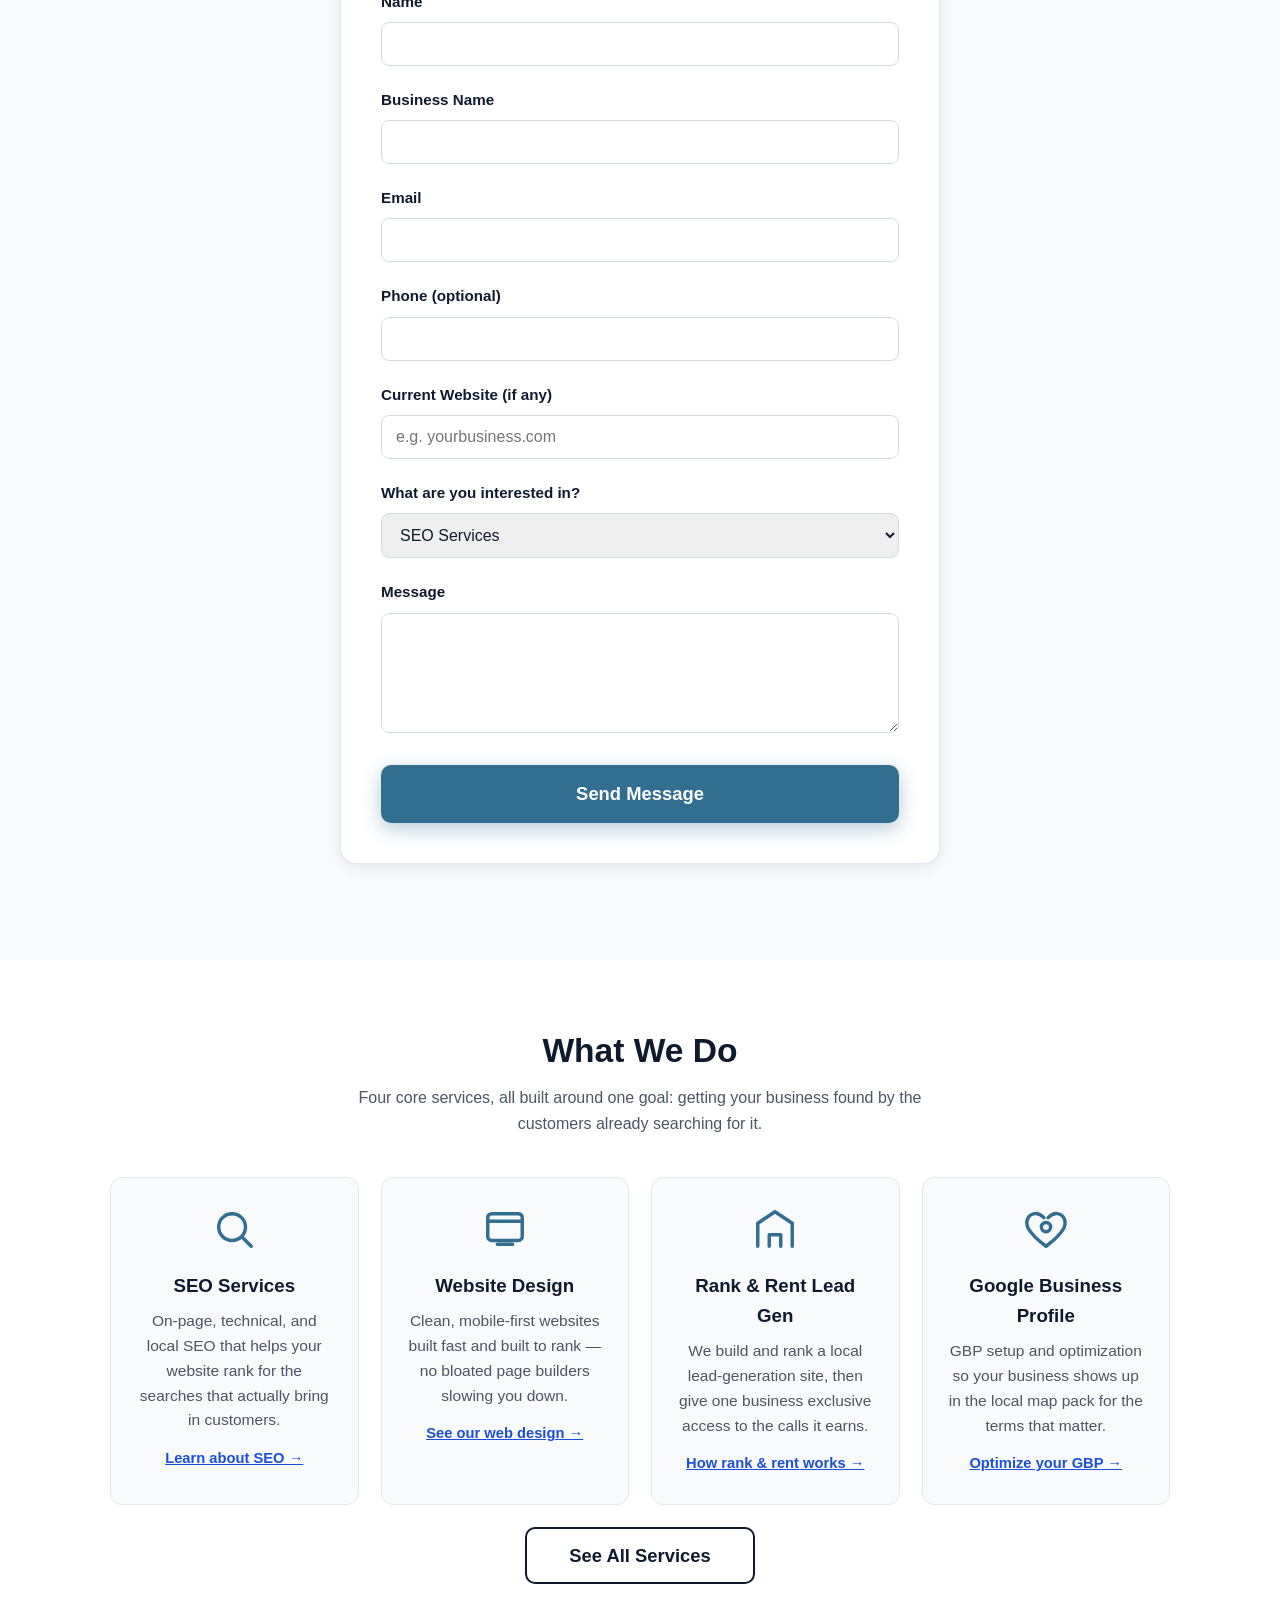
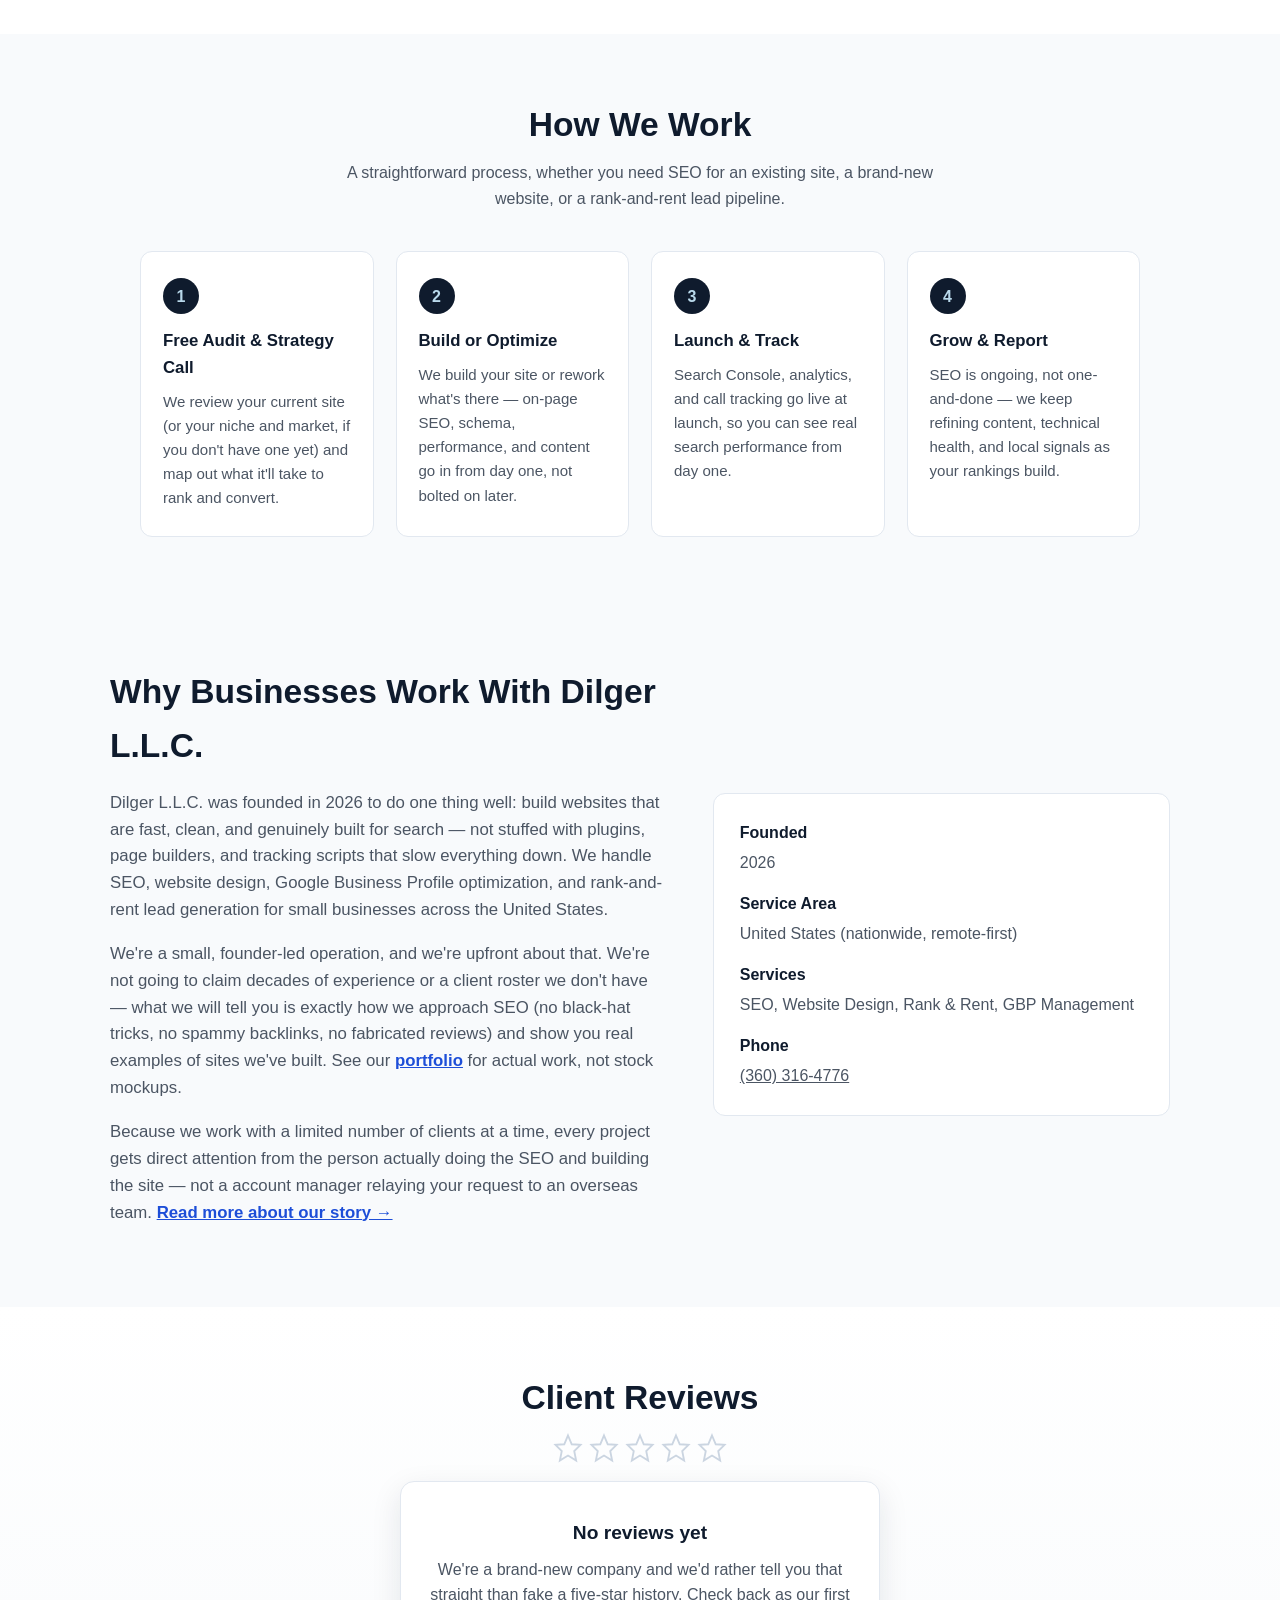
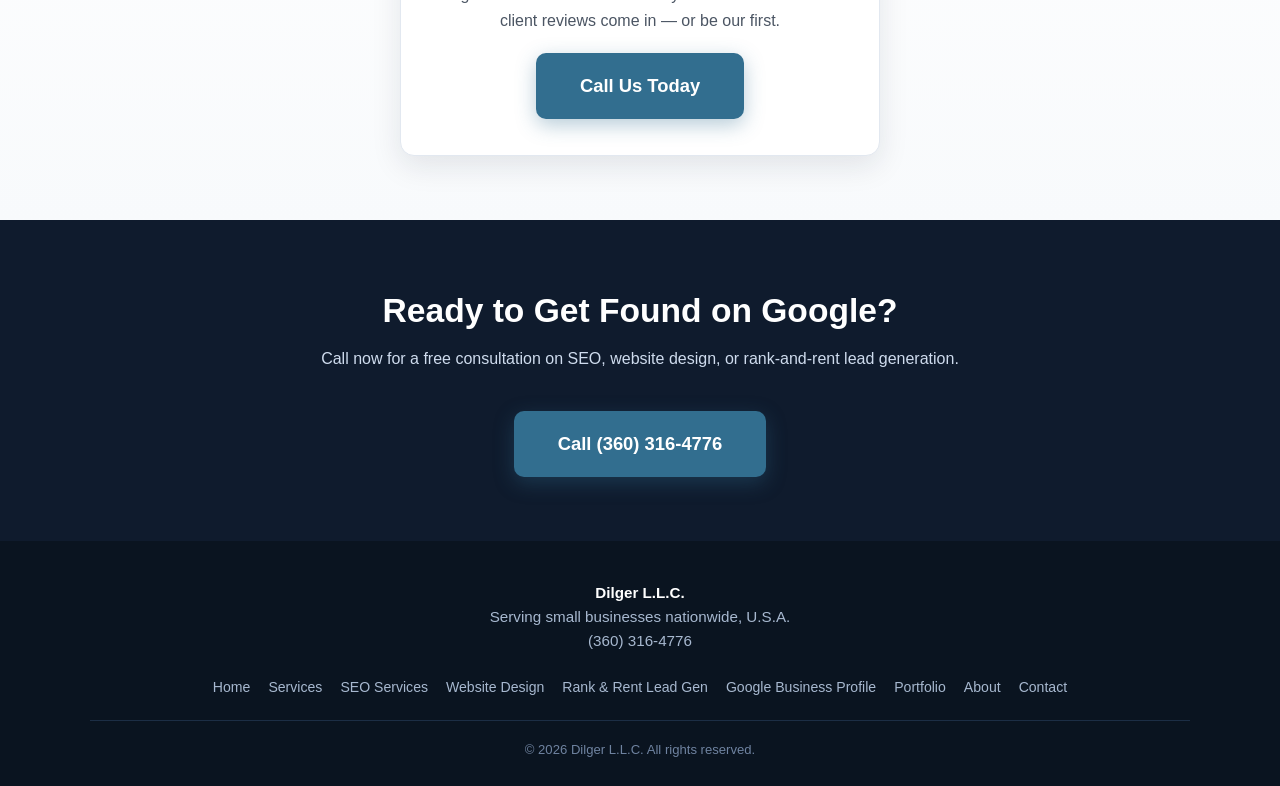
==== commit 813fea07: "Reorder homepage sections: Recent Work and quote form move up Move the Recent Work (portfolio teaser" ====
--- a/index.html
+++ b/index.html
@@ -5,12 +5,12 @@
 <meta name="viewport" content="width=device-width, initial-scale=1.0">
 
 <!-- Google tag (gtag.js) -->
-<script async src="https://www.googletagmanager.com/gtag/js?id=G-0M2VTC16CK"></script>
+<script async src="https://www.googletagmanager.com/gtag/js?id=G-BYFMXBLGSC"></script>
 <script>
   window.dataLayer = window.dataLayer || [];
   function gtag(){dataLayer.push(arguments);}
   gtag('js', new Date());
-  gtag('config', 'G-0M2VTC16CK');
+  gtag('config', 'G-BYFMXBLGSC');
 </script>
 
 <title>SEO &amp; Website Design for Local Businesses | Dilger L.L.C.</title>
@@ -97,97 +97,6 @@
     </div>
   </section>
 
-  <!-- Services -->
-  <section class="services-section" id="services">
-    <div class="container">
-      <h2 class="section-title">What We Do</h2>
-      <p class="section-sub">Four core services, all built around one goal: getting your business found by the customers already searching for it.</p>
-      <div class="services-grid">
-        <div class="service-card">
-          <svg class="icon" viewBox="0 0 24 24" fill="none" stroke="#326e8f" stroke-width="1.8"><circle cx="11" cy="11" r="7"/><path d="M21 21l-4.3-4.3" stroke-linecap="round"/></svg>
-          <h3>SEO Services</h3>
-          <p>On-page, technical, and local SEO that helps your website rank for the searches that actually bring in customers.</p>
-          <a class="service-link" href="seo-services.html">Learn about SEO &rarr;</a>
-        </div>
-        <div class="service-card">
-          <svg class="icon" viewBox="0 0 24 24" fill="none" stroke="#326e8f" stroke-width="1.8"><rect x="3" y="4" width="18" height="14" rx="2"/><path d="M3 8h18M8 20h8" stroke-linecap="round"/></svg>
-          <h3>Website Design</h3>
-          <p>Clean, mobile-first websites built fast and built to rank &mdash; no bloated page builders slowing you down.</p>
-          <a class="service-link" href="website-design.html">See our web design &rarr;</a>
-        </div>
-        <div class="service-card">
-          <svg class="icon" viewBox="0 0 24 24" fill="none" stroke="#326e8f" stroke-width="1.8"><path d="M3 21V9l9-6 9 6v12" stroke-linecap="round" stroke-linejoin="round"/><path d="M9 21v-6h6v6" stroke-linecap="round" stroke-linejoin="round"/></svg>
-          <h3>Rank &amp; Rent Lead Gen</h3>
-          <p>We build and rank a local lead-generation site, then give one business exclusive access to the calls it earns.</p>
-          <a class="service-link" href="rank-and-rent.html">How rank &amp; rent works &rarr;</a>
-        </div>
-        <div class="service-card">
-          <svg class="icon" viewBox="0 0 24 24" fill="none" stroke="#326e8f" stroke-width="1.8"><path d="M12 21s-7-5.2-9.3-9.4C1 8 2.6 4.5 6 4c2-.3 3.6.7 4.9 2.1M12 21s7-5.2 9.3-9.4C22.9 8 21.4 4.5 18 4c-2-.3-3.6.7-4.9 2.1" stroke-linecap="round" stroke-linejoin="round"/><circle cx="12" cy="11" r="2.4"/></svg>
-          <h3>Google Business Profile</h3>
-          <p>GBP setup and optimization so your business shows up in the local map pack for the terms that matter.</p>
-          <a class="service-link" href="google-business-profile.html">Optimize your GBP &rarr;</a>
-        </div>
-      </div>
-      <div style="text-align:center; margin-top:36px;">
-        <a href="services.html" class="btn-secondary" style="color:var(--brand-dark); border-color:var(--brand-dark);">See All Services</a>
-      </div>
-    </div>
-  </section>
-
-  <!-- Process -->
-  <section class="process-section">
-    <div class="container">
-      <h2 class="section-title">How We Work</h2>
-      <p class="section-sub">A straightforward process, whether you need SEO for an existing site, a brand-new website, or a rank-and-rent lead pipeline.</p>
-      <div class="process-grid">
-        <div class="process-step">
-          <div class="step-num">1</div>
-          <h3>Free Audit &amp; Strategy Call</h3>
-          <p>We review your current site (or your niche and market, if you don't have one yet) and map out what it'll take to rank and convert.</p>
-        </div>
-        <div class="process-step">
-          <div class="step-num">2</div>
-          <h3>Build or Optimize</h3>
-          <p>We build your site or rework what's there &mdash; on-page SEO, schema, performance, and content go in from day one, not bolted on later.</p>
-        </div>
-        <div class="process-step">
-          <div class="step-num">3</div>
-          <h3>Launch &amp; Track</h3>
-          <p>Search Console, analytics, and call tracking go live at launch, so you can see real search performance from day one.</p>
-        </div>
-        <div class="process-step">
-          <div class="step-num">4</div>
-          <h3>Grow &amp; Report</h3>
-          <p>SEO is ongoing, not one-and-done &mdash; we keep refining content, technical health, and local signals as your rankings build.</p>
-        </div>
-      </div>
-    </div>
-  </section>
-
-  <!-- About / Trust -->
-  <section class="about-section">
-    <div class="container">
-      <div>
-        <h2 class="section-title" style="text-align:left;">Why Businesses Work With Dilger L.L.C.</h2>
-        <p>Dilger L.L.C. was founded in 2026 to do one thing well: build websites that are fast, clean, and genuinely built for search &mdash; not stuffed with plugins, page builders, and tracking scripts that slow everything down. We handle SEO, website design, Google Business Profile optimization, and rank-and-rent lead generation for small businesses across the United States.</p>
-        <p>We're a small, founder-led operation, and we're upfront about that. We're not going to claim decades of experience or a client roster we don't have &mdash; what we will tell you is exactly how we approach SEO (no black-hat tricks, no spammy backlinks, no fabricated reviews) and show you real examples of sites we've built. See our <a href="portfolio.html" style="color:var(--brand-primary-dark); font-weight:600;">portfolio</a> for actual work, not stock mockups.</p>
-        <p>Because we work with a limited number of clients at a time, every project gets direct attention from the person actually doing the SEO and building the site &mdash; not a account manager relaying your request to an overseas team. <a href="about.html" style="color:var(--brand-primary-dark); font-weight:600;">Read more about our story &rarr;</a></p>
-      </div>
-      <div class="about-facts">
-        <dl>
-          <dt>Founded</dt>
-          <dd>2026</dd>
-          <dt>Service Area</dt>
-          <dd>United States (nationwide, remote-first)</dd>
-          <dt>Services</dt>
-          <dd>SEO, Website Design, Rank &amp; Rent, GBP Management</dd>
-          <dt>Phone</dt>
-          <dd><a class="plain-link" href="tel:+13603164776" onclick="trackCall('about_phone_button')">(360) 316-4776</a></dd>
-        </dl>
-      </div>
-    </div>
-  </section>
-
   <!-- Portfolio teaser -->
   <section class="portfolio-section" id="portfolio">
     <div class="container">
@@ -229,27 +138,6 @@
     </div>
   </section>
 
-  <!-- Reviews (empty state, no fabricated reviews) -->
-  <section class="reviews-section" id="reviews">
-    <div class="container">
-      <h2 class="section-title">Client Reviews</h2>
-      <div class="reviews-visual">
-        <div class="stars-empty" aria-hidden="true">
-          <svg viewBox="0 0 24 24"><polygon points="12,2 15,9 22,9.5 17,14.5 18.5,22 12,18 5.5,22 7,14.5 2,9.5 9,9"/></svg>
-          <svg viewBox="0 0 24 24"><polygon points="12,2 15,9 22,9.5 17,14.5 18.5,22 12,18 5.5,22 7,14.5 2,9.5 9,9"/></svg>
-          <svg viewBox="0 0 24 24"><polygon points="12,2 15,9 22,9.5 17,14.5 18.5,22 12,18 5.5,22 7,14.5 2,9.5 9,9"/></svg>
-          <svg viewBox="0 0 24 24"><polygon points="12,2 15,9 22,9.5 17,14.5 18.5,22 12,18 5.5,22 7,14.5 2,9.5 9,9"/></svg>
-          <svg viewBox="0 0 24 24"><polygon points="12,2 15,9 22,9.5 17,14.5 18.5,22 12,18 5.5,22 7,14.5 2,9.5 9,9"/></svg>
-        </div>
-        <div class="no-reviews-box">
-          <h3>No reviews yet</h3>
-          <p>We're a brand-new company and we'd rather tell you that straight than fake a five-star history. Check back as our first client reviews come in &mdash; or be our first.</p>
-          <a href="tel:+13603164776" class="btn-primary" onclick="trackCall('reviews_phone_button')">Call Us Today</a>
-        </div>
-      </div>
-    </div>
-  </section>
-
   <!-- Contact Form -->
   <section class="contact-form-section" id="contact">
     <div class="container">
@@ -297,6 +185,118 @@
         <button type="submit" class="btn-primary">Send Message</button>
       </form>
       <p class="form-status" id="contactFormStatus" role="status" aria-live="polite"></p>
+    </div>
+  </section>
+
+  <!-- Services -->
+  <section class="services-section" id="services">
+    <div class="container">
+      <h2 class="section-title">What We Do</h2>
+      <p class="section-sub">Four core services, all built around one goal: getting your business found by the customers already searching for it.</p>
+      <div class="services-grid">
+        <div class="service-card">
+          <svg class="icon" viewBox="0 0 24 24" fill="none" stroke="#326e8f" stroke-width="1.8"><circle cx="11" cy="11" r="7"/><path d="M21 21l-4.3-4.3" stroke-linecap="round"/></svg>
+          <h3>SEO Services</h3>
+          <p>On-page, technical, and local SEO that helps your website rank for the searches that actually bring in customers.</p>
+          <a class="service-link" href="seo-services.html">Learn about SEO &rarr;</a>
+        </div>
+        <div class="service-card">
+          <svg class="icon" viewBox="0 0 24 24" fill="none" stroke="#326e8f" stroke-width="1.8"><rect x="3" y="4" width="18" height="14" rx="2"/><path d="M3 8h18M8 20h8" stroke-linecap="round"/></svg>
+          <h3>Website Design</h3>
+          <p>Clean, mobile-first websites built fast and built to rank &mdash; no bloated page builders slowing you down.</p>
+          <a class="service-link" href="website-design.html">See our web design &rarr;</a>
+        </div>
+        <div class="service-card">
+          <svg class="icon" viewBox="0 0 24 24" fill="none" stroke="#326e8f" stroke-width="1.8"><path d="M3 21V9l9-6 9 6v12" stroke-linecap="round" stroke-linejoin="round"/><path d="M9 21v-6h6v6" stroke-linecap="round" stroke-linejoin="round"/></svg>
+          <h3>Rank &amp; Rent Lead Gen</h3>
+          <p>We build and rank a local lead-generation site, then give one business exclusive access to the calls it earns.</p>
+          <a class="service-link" href="rank-and-rent.html">How rank &amp; rent works &rarr;</a>
+        </div>
+        <div class="service-card">
+          <svg class="icon" viewBox="0 0 24 24" fill="none" stroke="#326e8f" stroke-width="1.8"><path d="M12 21s-7-5.2-9.3-9.4C1 8 2.6 4.5 6 4c2-.3 3.6.7 4.9 2.1M12 21s7-5.2 9.3-9.4C22.9 8 21.4 4.5 18 4c-2-.3-3.6.7-4.9 2.1" stroke-linecap="round" stroke-linejoin="round"/><circle cx="12" cy="11" r="2.4"/></svg>
+          <h3>Google Business Profile</h3>
+          <p>GBP setup and optimization so your business shows up in the local map pack for the terms that matter.</p>
+          <a class="service-link" href="google-business-profile.html">Optimize your GBP &rarr;</a>
+        </div>
+      </div>
+      <div style="text-align:center; margin-top:36px;">
+        <a href="services.html" class="btn-secondary" style="color:var(--brand-dark); border-color:var(--brand-dark);">See All Services</a>
+      </div>
+    </div>
+  </section>
+
+  <!-- Process -->
+  <section class="process-section">
+    <div class="container">
+      <h2 class="section-title">How We Work</h2>
+      <p class="section-sub">A straightforward process, whether you need SEO for an existing site, a brand-new website, or a rank-and-rent lead pipeline.</p>
+      <div class="process-grid">
+        <div class="process-step">
+          <div class="step-num">1</div>
+          <h3>Free Audit &amp; Strategy Call</h3>
+          <p>We review your current site (or your niche and market, if you don't have one yet) and map out what it'll take to rank and convert.</p>
+        </div>
+        <div class="process-step">
+          <div class="step-num">2</div>
+          <h3>Build or Optimize</h3>
+          <p>We build your site or rework what's there &mdash; on-page SEO, schema, performance, and content go in from day one, not bolted on later.</p>
+        </div>
+        <div class="process-step">
+          <div class="step-num">3</div>
+          <h3>Launch &amp; Track</h3>
+          <p>Search Console, analytics, and call tracking go live at launch, so you can see real search performance from day one.</p>
+        </div>
+        <div class="process-step">
+          <div class="step-num">4</div>
+          <h3>Grow &amp; Report</h3>
+          <p>SEO is ongoing, not one-and-done &mdash; we keep refining content, technical health, and local signals as your rankings build.</p>
+        </div>
+      </div>
+    </div>
+  </section>
+
+  <!-- About / Trust -->
+  <section class="about-section">
+    <div class="container">
+      <div>
+        <h2 class="section-title" style="text-align:left;">Why Businesses Work With Dilger L.L.C.</h2>
+        <p>Dilger L.L.C. was founded in 2026 to do one thing well: build websites that are fast, clean, and genuinely built for search &mdash; not stuffed with plugins, page builders, and tracking scripts that slow everything down. We handle SEO, website design, Google Business Profile optimization, and rank-and-rent lead generation for small businesses across the United States.</p>
+        <p>We're a small, founder-led operation, and we're upfront about that. We're not going to claim decades of experience or a client roster we don't have &mdash; what we will tell you is exactly how we approach SEO (no black-hat tricks, no spammy backlinks, no fabricated reviews) and show you real examples of sites we've built. See our <a href="portfolio.html" style="color:var(--brand-primary-dark); font-weight:600;">portfolio</a> for actual work, not stock mockups.</p>
+        <p>Because we work with a limited number of clients at a time, every project gets direct attention from the person actually doing the SEO and building the site &mdash; not a account manager relaying your request to an overseas team. <a href="about.html" style="color:var(--brand-primary-dark); font-weight:600;">Read more about our story &rarr;</a></p>
+      </div>
+      <div class="about-facts">
+        <dl>
+          <dt>Founded</dt>
+          <dd>2026</dd>
+          <dt>Service Area</dt>
+          <dd>United States (nationwide, remote-first)</dd>
+          <dt>Services</dt>
+          <dd>SEO, Website Design, Rank &amp; Rent, GBP Management</dd>
+          <dt>Phone</dt>
+          <dd><a class="plain-link" href="tel:+13603164776" onclick="trackCall('about_phone_button')">(360) 316-4776</a></dd>
+        </dl>
+      </div>
+    </div>
+  </section>
+
+  <!-- Reviews (empty state, no fabricated reviews) -->
+  <section class="reviews-section" id="reviews">
+    <div class="container">
+      <h2 class="section-title">Client Reviews</h2>
+      <div class="reviews-visual">
+        <div class="stars-empty" aria-hidden="true">
+          <svg viewBox="0 0 24 24"><polygon points="12,2 15,9 22,9.5 17,14.5 18.5,22 12,18 5.5,22 7,14.5 2,9.5 9,9"/></svg>
+          <svg viewBox="0 0 24 24"><polygon points="12,2 15,9 22,9.5 17,14.5 18.5,22 12,18 5.5,22 7,14.5 2,9.5 9,9"/></svg>
+          <svg viewBox="0 0 24 24"><polygon points="12,2 15,9 22,9.5 17,14.5 18.5,22 12,18 5.5,22 7,14.5 2,9.5 9,9"/></svg>
+          <svg viewBox="0 0 24 24"><polygon points="12,2 15,9 22,9.5 17,14.5 18.5,22 12,18 5.5,22 7,14.5 2,9.5 9,9"/></svg>
+          <svg viewBox="0 0 24 24"><polygon points="12,2 15,9 22,9.5 17,14.5 18.5,22 12,18 5.5,22 7,14.5 2,9.5 9,9"/></svg>
+        </div>
+        <div class="no-reviews-box">
+          <h3>No reviews yet</h3>
+          <p>We're a brand-new company and we'd rather tell you that straight than fake a five-star history. Check back as our first client reviews come in &mdash; or be our first.</p>
+          <a href="tel:+13603164776" class="btn-primary" onclick="trackCall('reviews_phone_button')">Call Us Today</a>
+        </div>
+      </div>
     </div>
   </section>
 
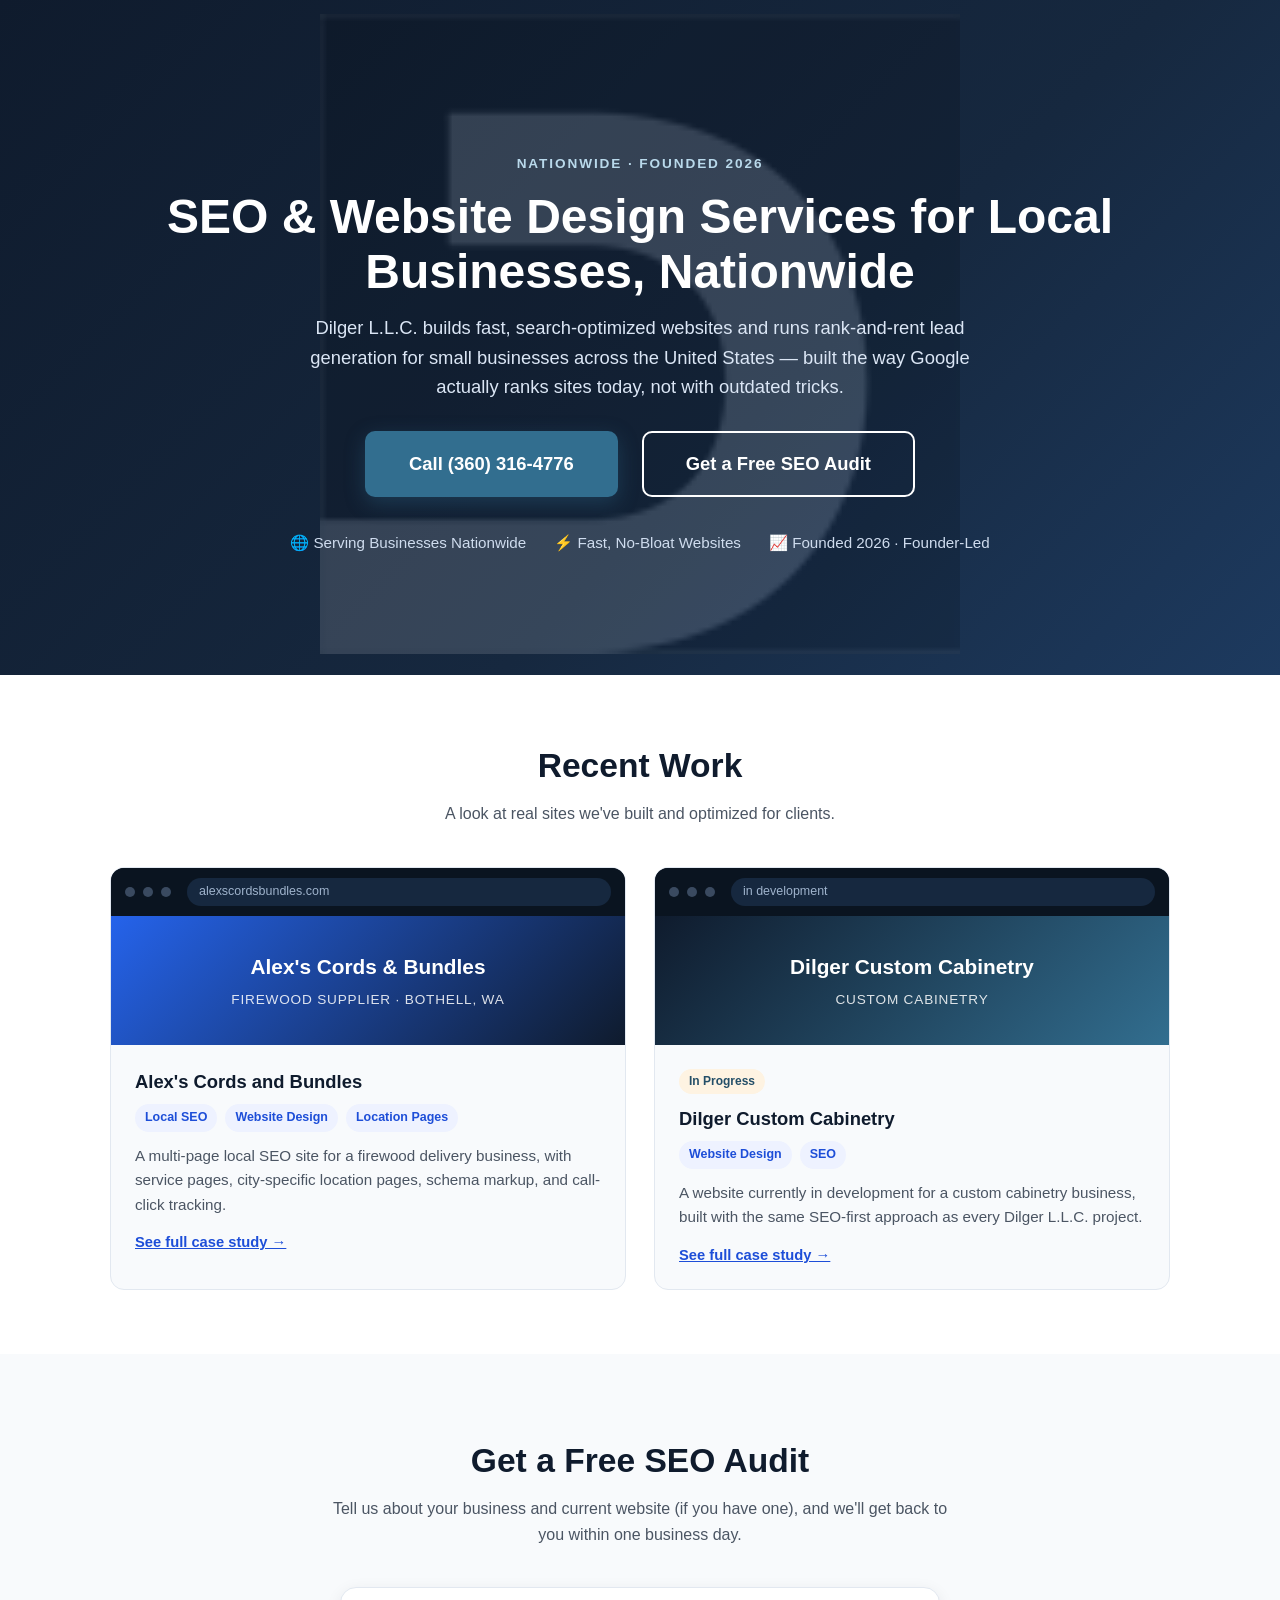
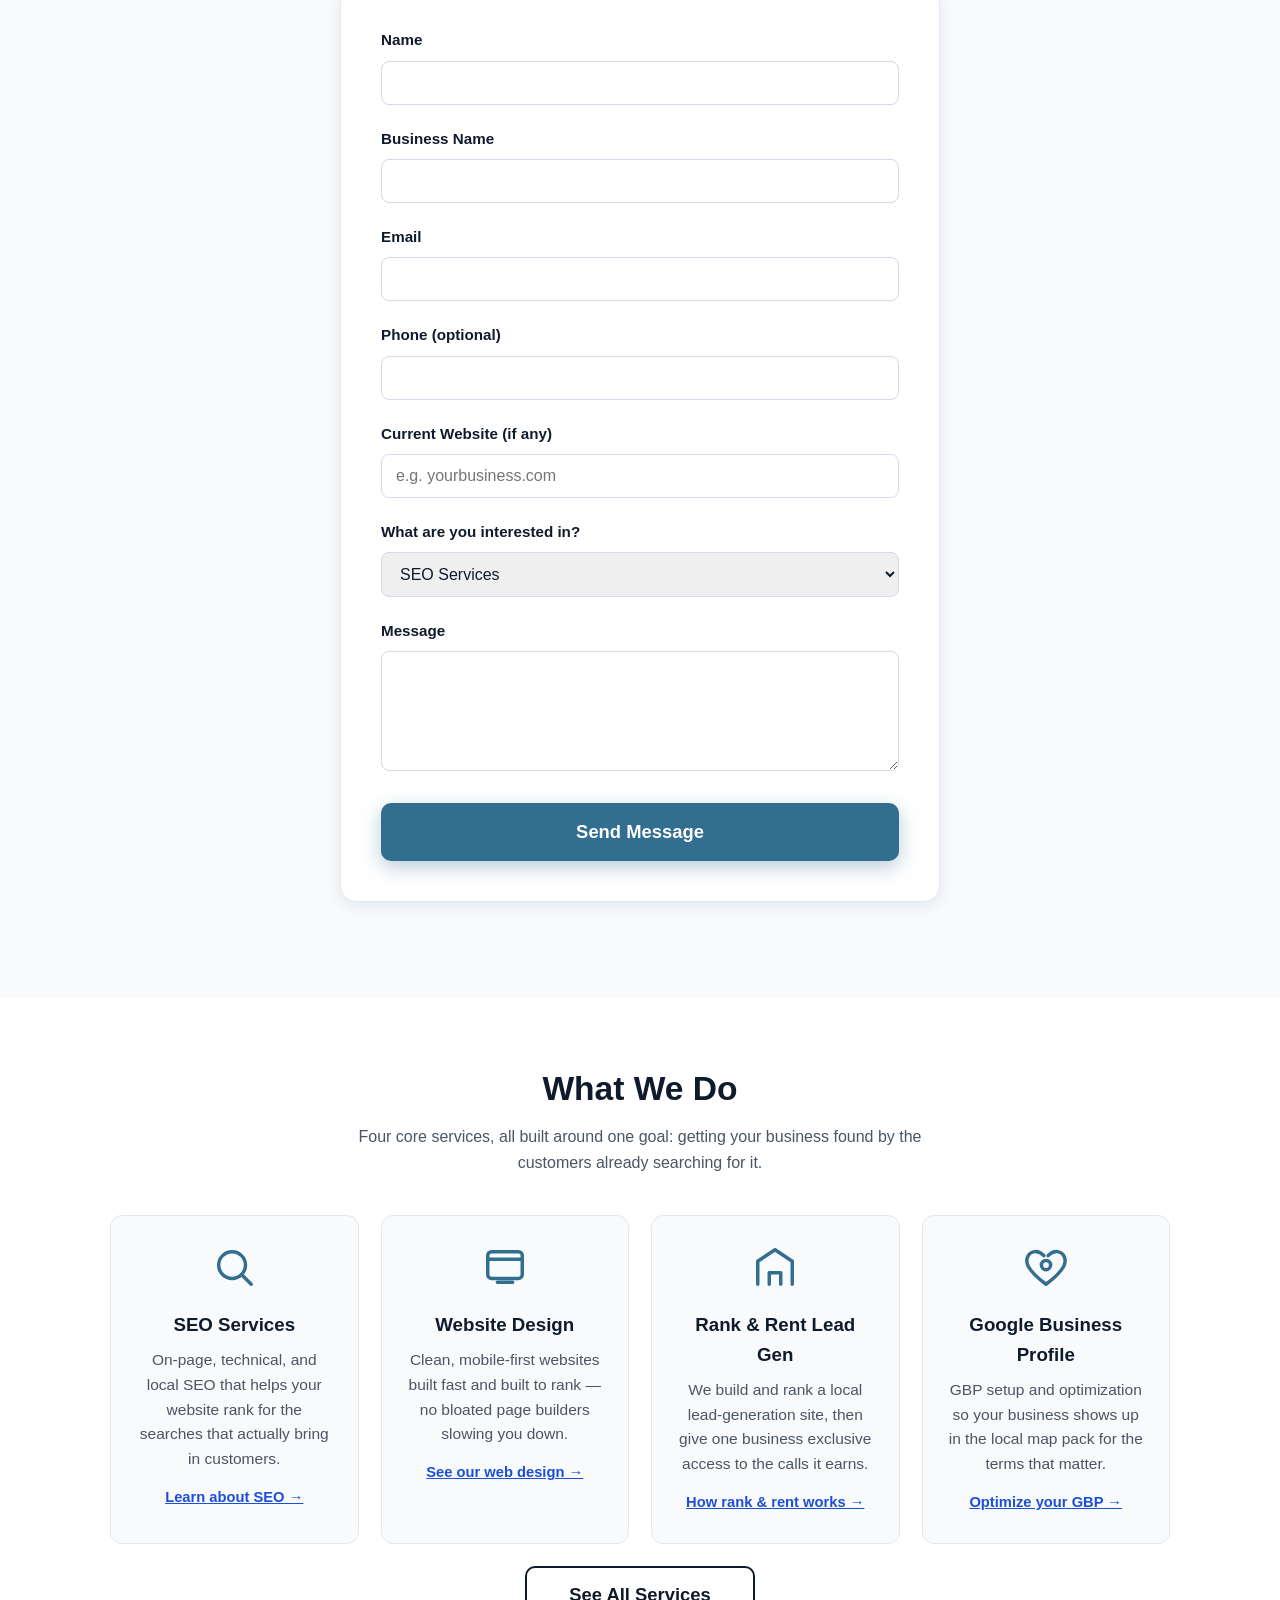
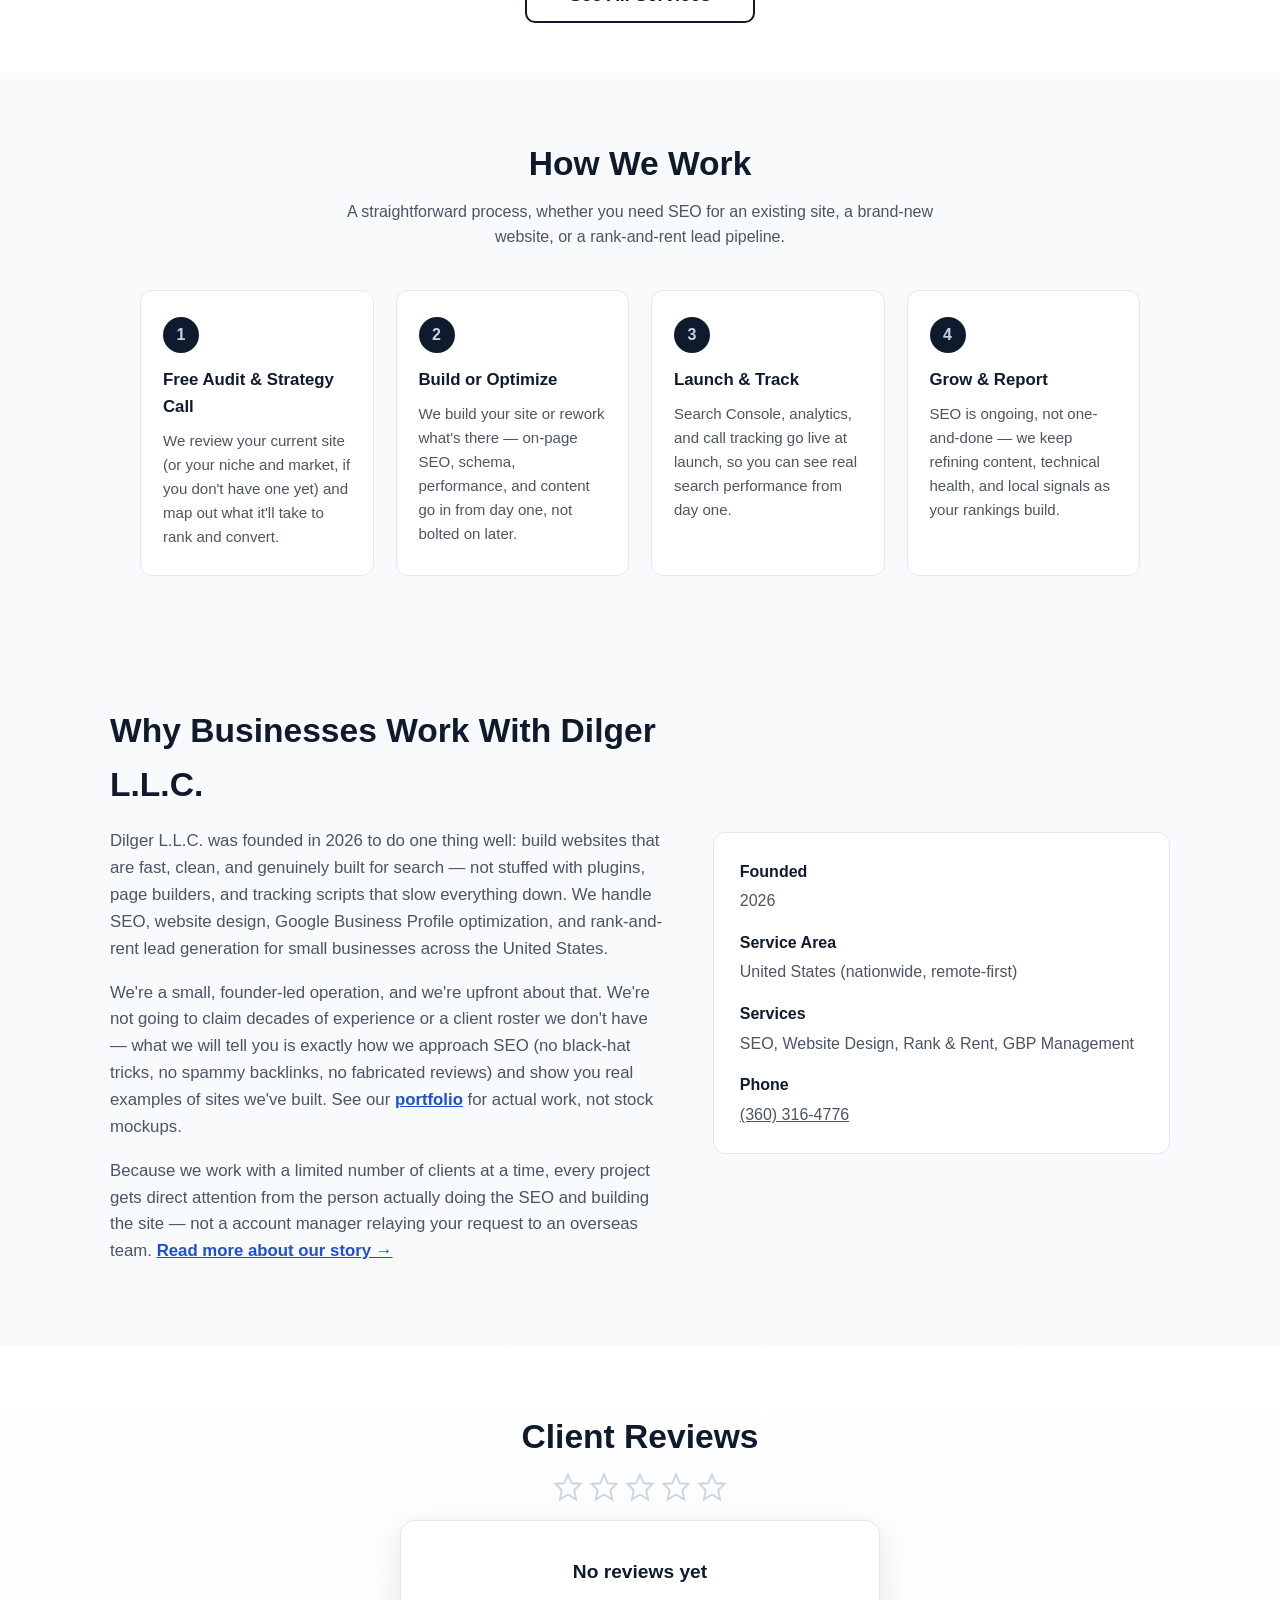
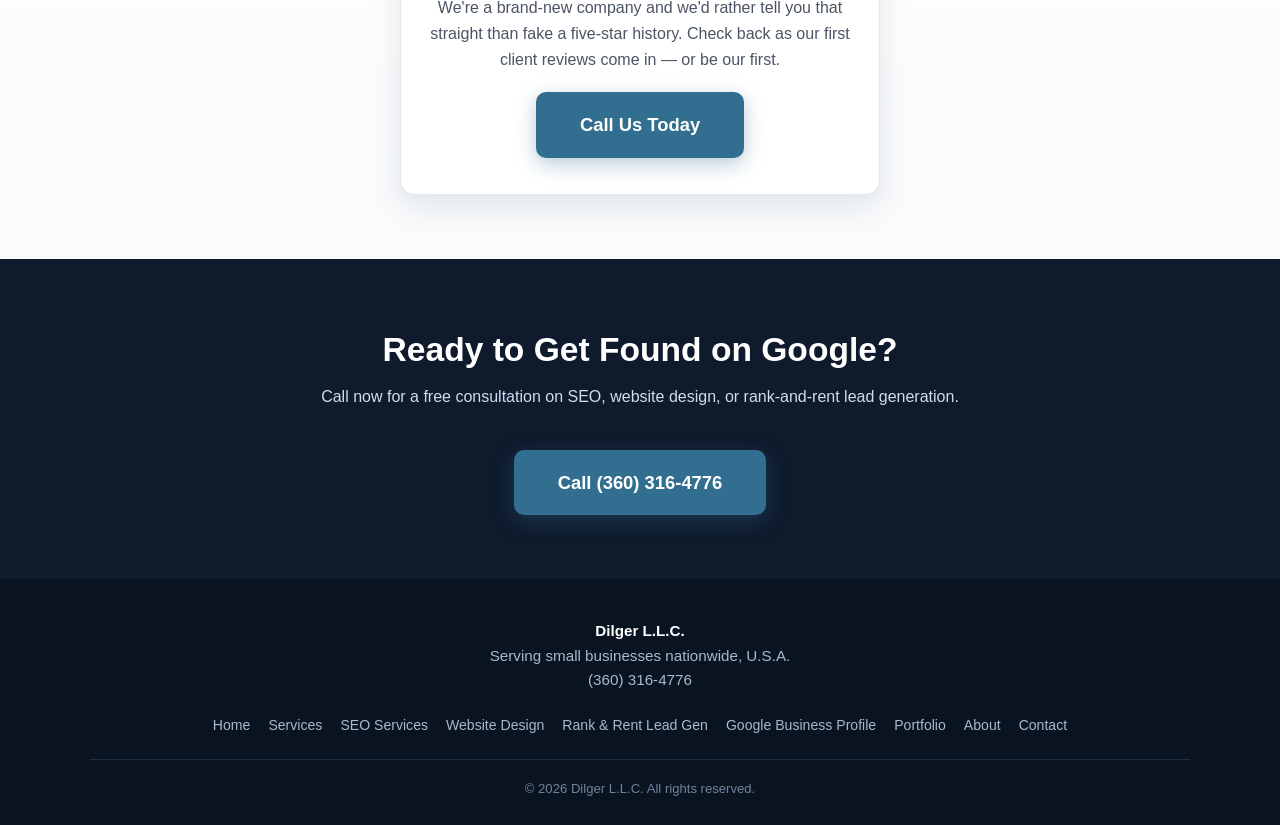
==== commit bf754947: "Restyle homepage hero to match the shared portfolio hero pattern Replace the abstract line-chart dec" ====
--- a/index.html
+++ b/index.html
@@ -72,17 +72,8 @@
 
   <!-- Hero -->
   <section class="hero">
-    <svg class="hero-graphic" viewBox="0 0 1200 600" xmlns="http://www.w3.org/2000/svg" aria-hidden="true" preserveAspectRatio="xMidYMid slice">
-      <polyline points="60,460 220,420 380,460 540,320 700,360 860,200 1020,240 1150,90" fill="none" stroke="#2563eb" stroke-width="4" opacity="0.35"/>
-      <g fill="#b9d9eb" opacity="0.55">
-        <circle cx="60" cy="460" r="6"/>
-        <circle cx="380" cy="460" r="6"/>
-        <circle cx="700" cy="360" r="6"/>
-        <circle cx="1020" cy="240" r="6"/>
-        <circle cx="1150" cy="90" r="7"/>
-      </g>
-    </svg>
-    <div class="container">
+    <div class="container">
+      <span class="eyebrow">Nationwide &middot; Founded 2026</span>
       <h1>SEO &amp; Website Design Services for Local Businesses, Nationwide</h1>
       <p class="subhead">Dilger L.L.C. builds fast, search-optimized websites and runs rank-and-rent lead generation for small businesses across the United States &mdash; built the way Google actually ranks sites today, not with outdated tricks.</p>
       <div class="hero-ctas">
--- a/css/main.css
+++ b/css/main.css
@@ -97,13 +97,28 @@
   position: relative;
   overflow: hidden;
 }
-.hero-graphic {
+.hero::before {
+  content: "";
   position: absolute;
   inset: 0;
+  background-image: url('../images/logo-icon.png');
+  background-repeat: no-repeat;
+  background-position: center 40%;
+  background-size: min(640px, 85%) auto;
+  opacity: 0.14;
   z-index: 0;
-  opacity: 0.5;
+  pointer-events: none;
 }
 .hero .container { position: relative; z-index: 1; }
+.hero .eyebrow {
+  display: inline-block;
+  font-size: 0.85rem;
+  font-weight: 700;
+  letter-spacing: 0.14em;
+  text-transform: uppercase;
+  color: var(--brand-accent-light);
+  margin-bottom: 14px;
+}
 .hero h1 {
   font-size: clamp(1.9rem, 4vw, 3rem);
   margin: 0 0 14px;
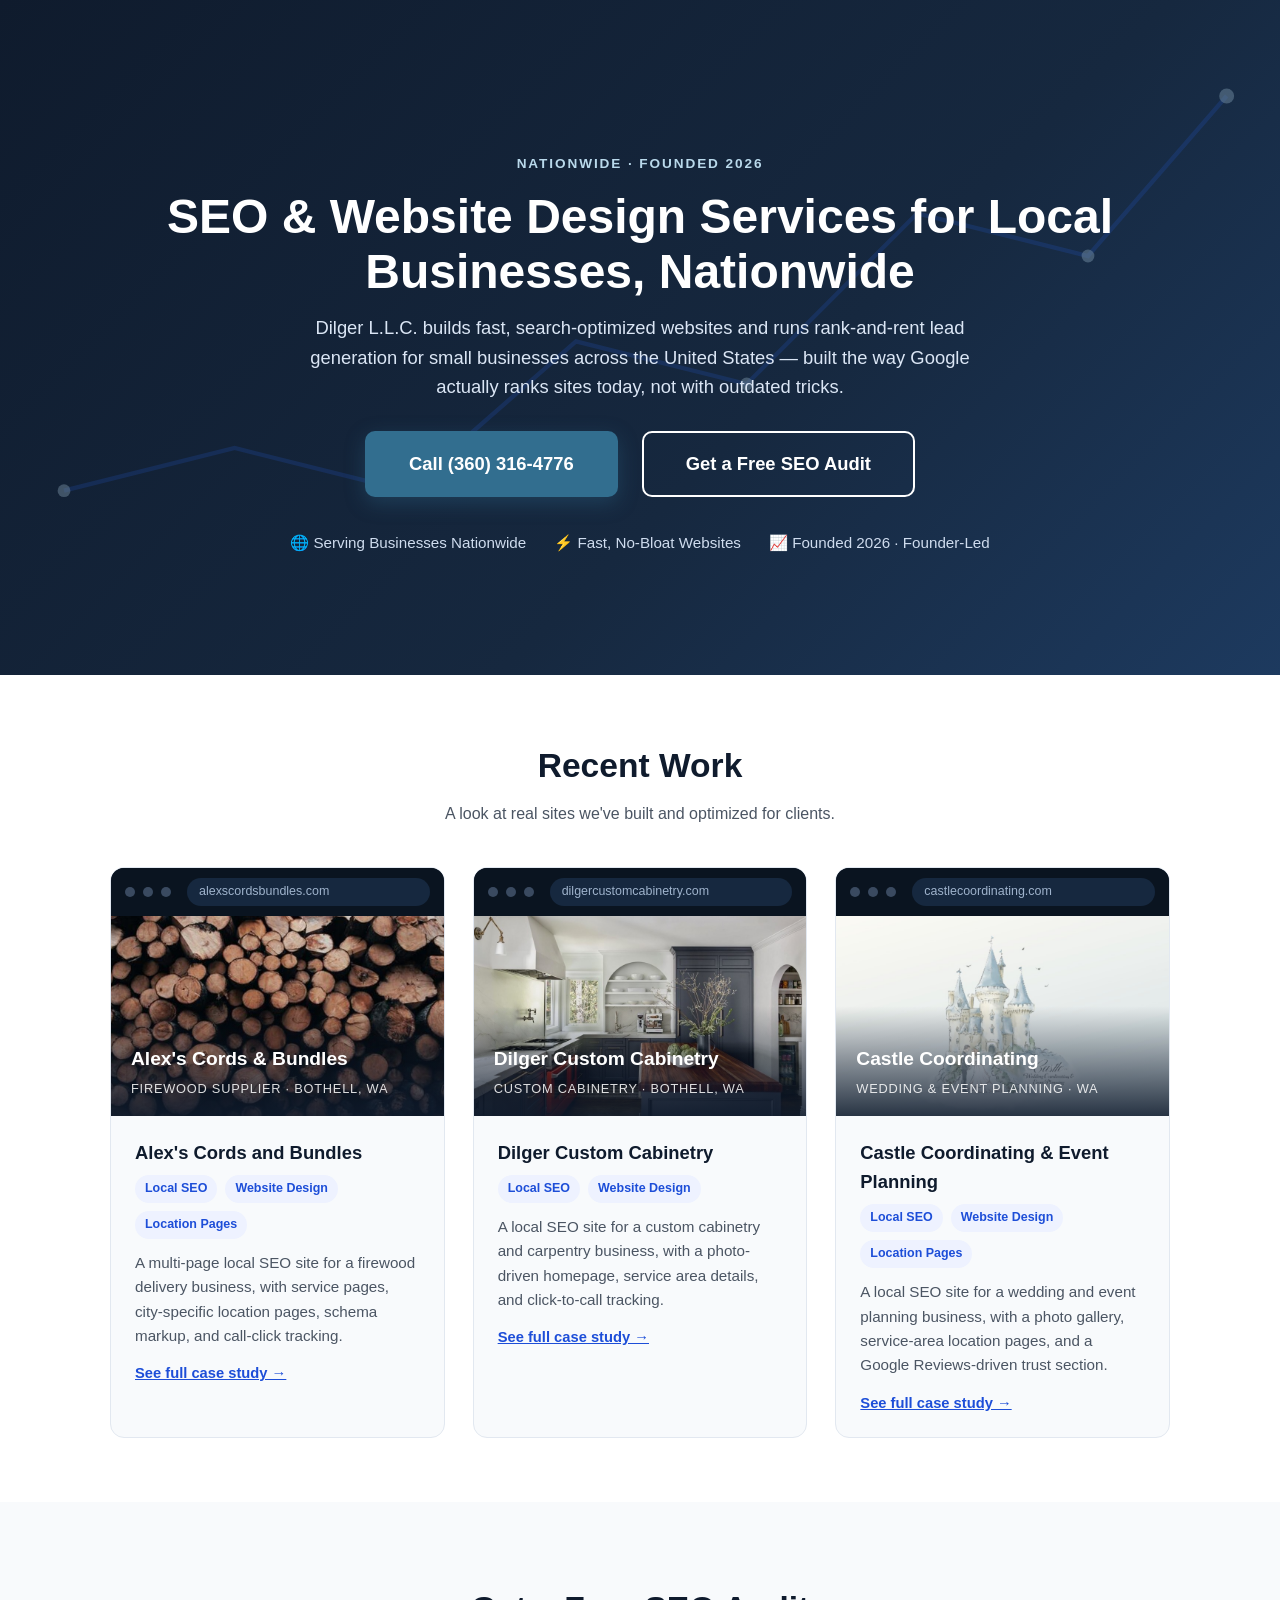
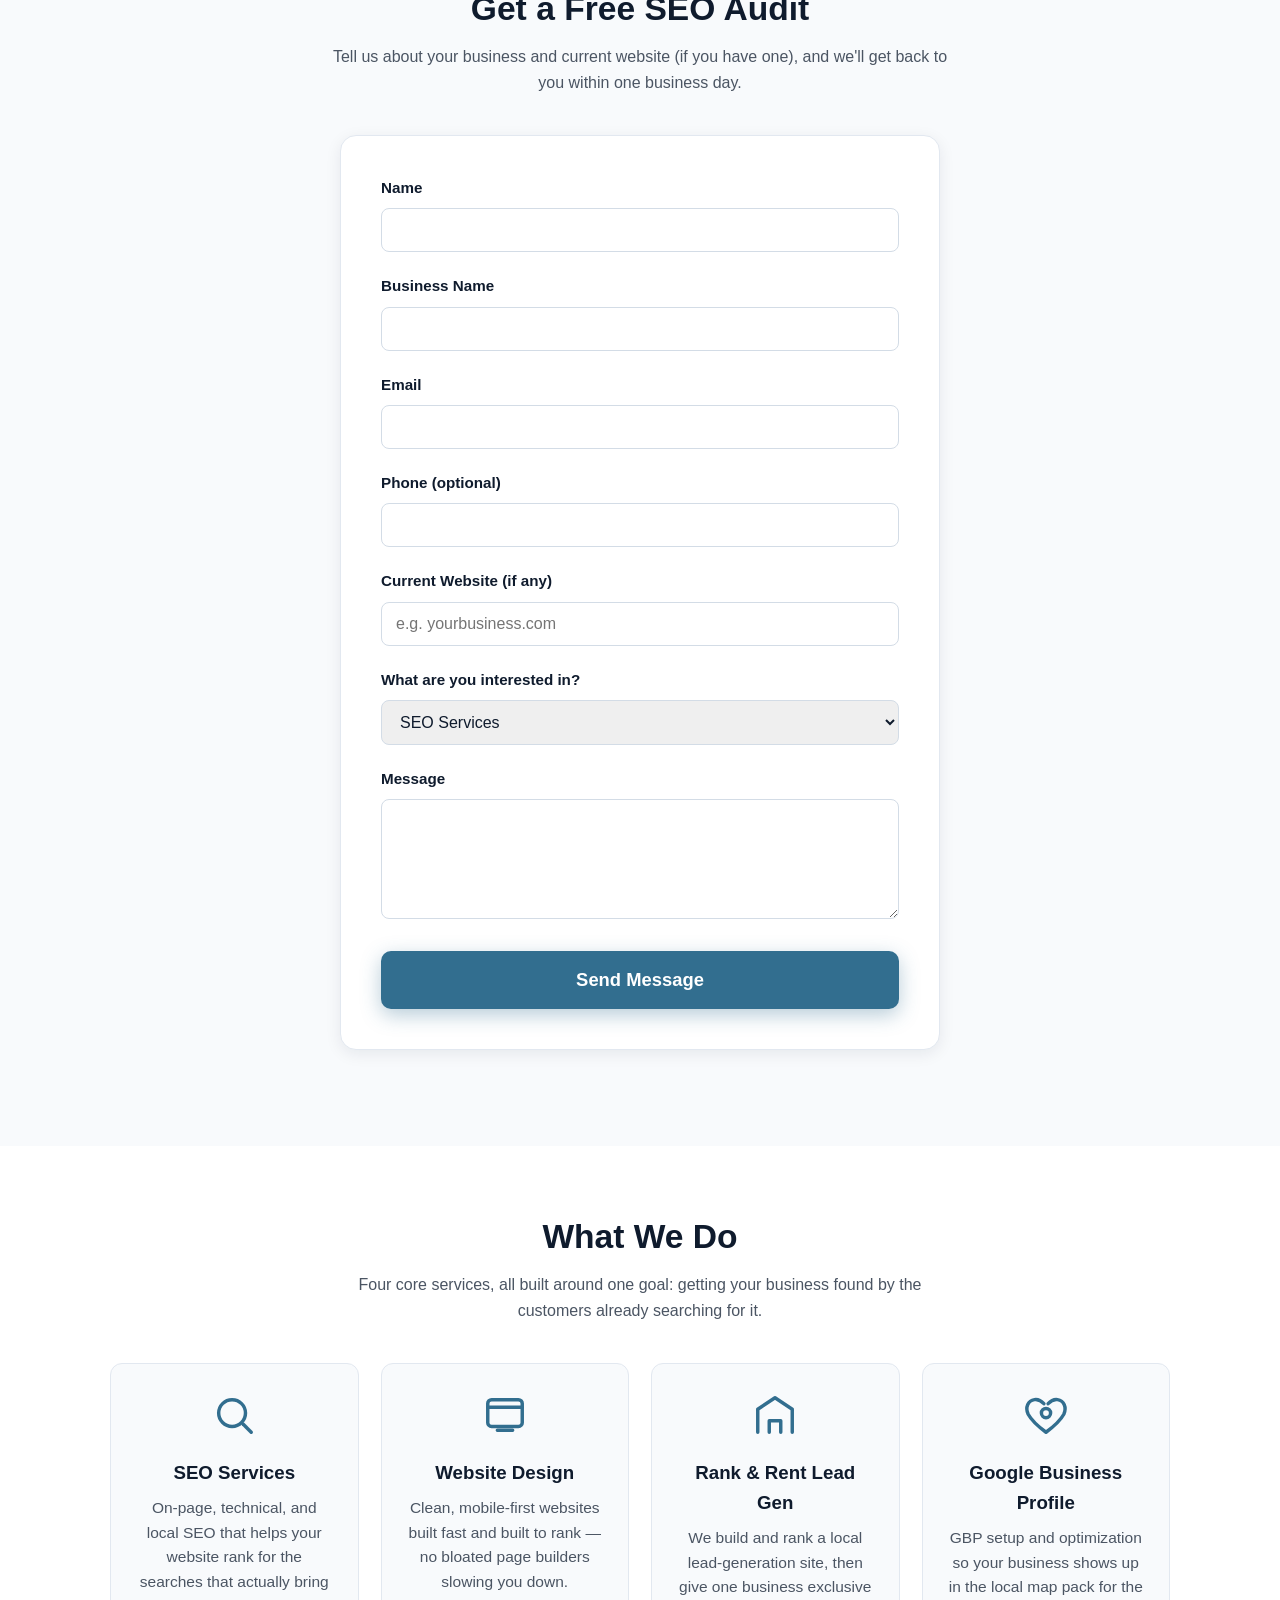
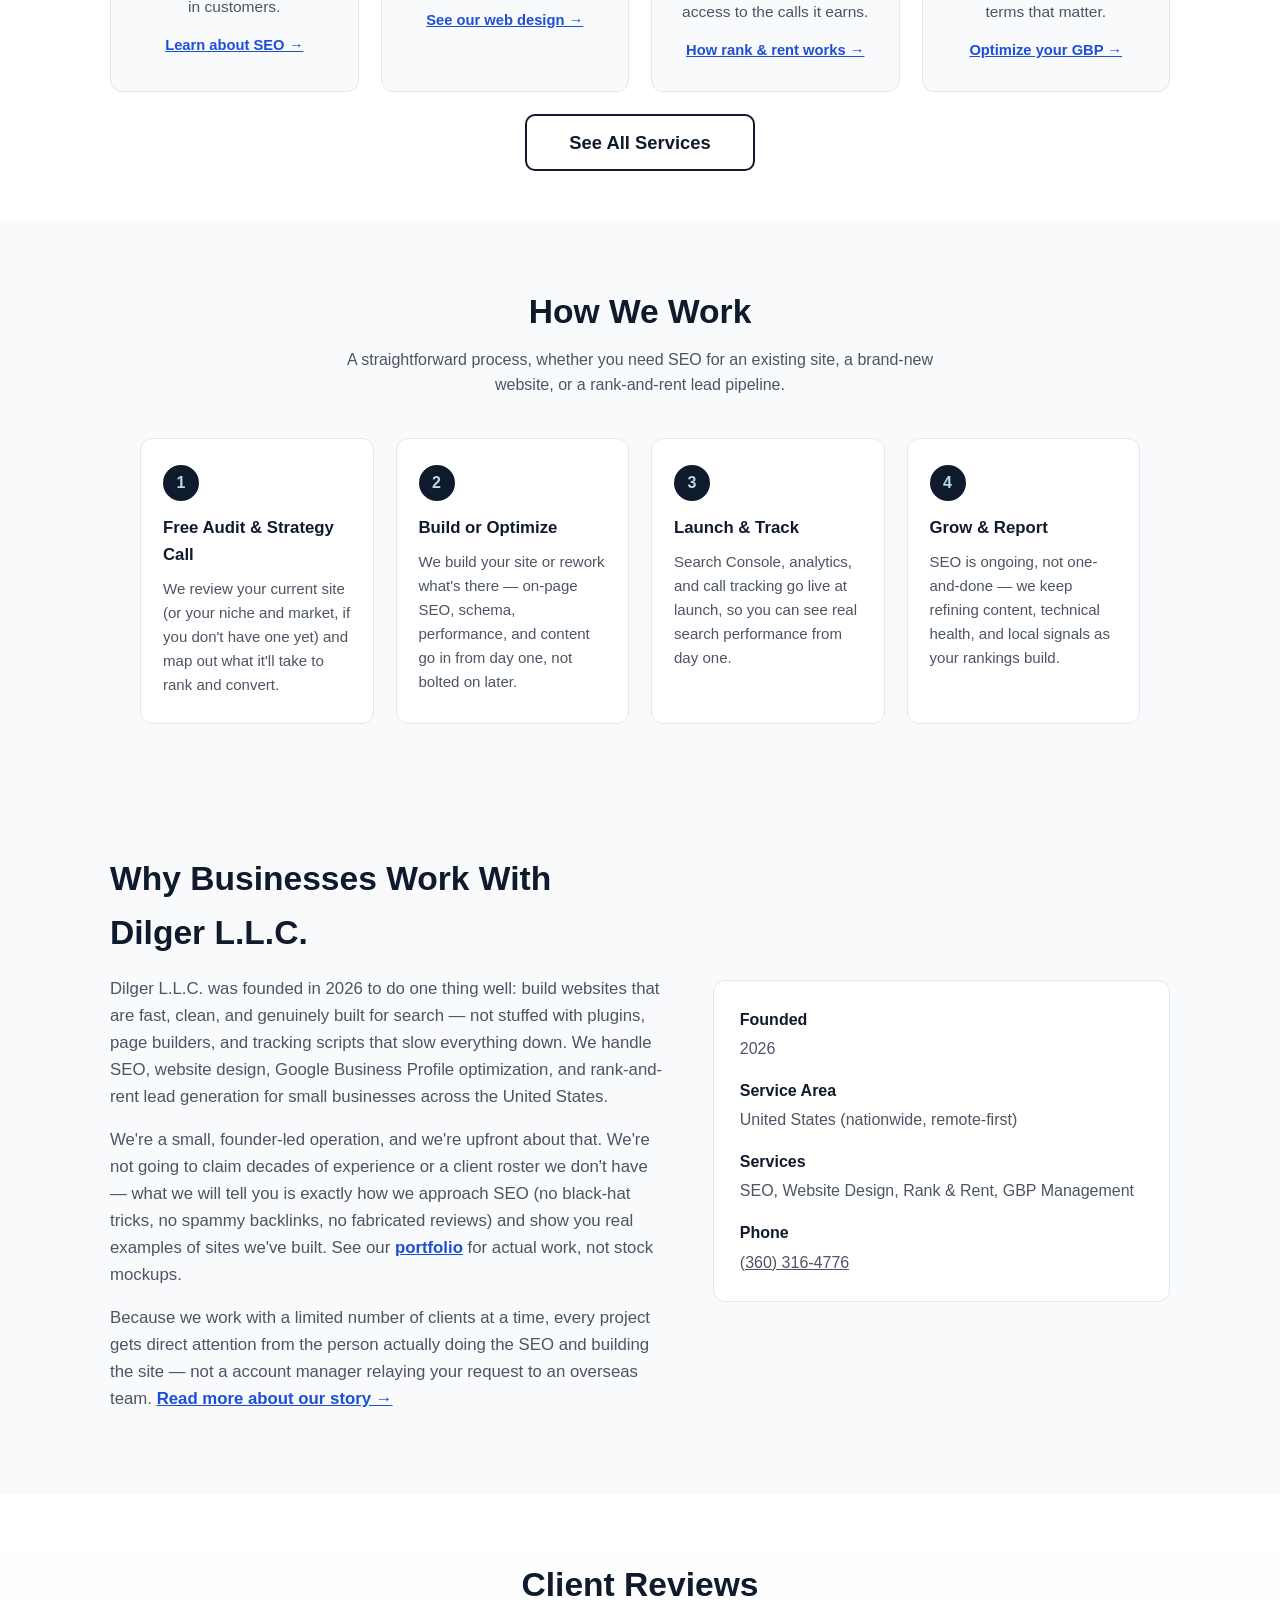
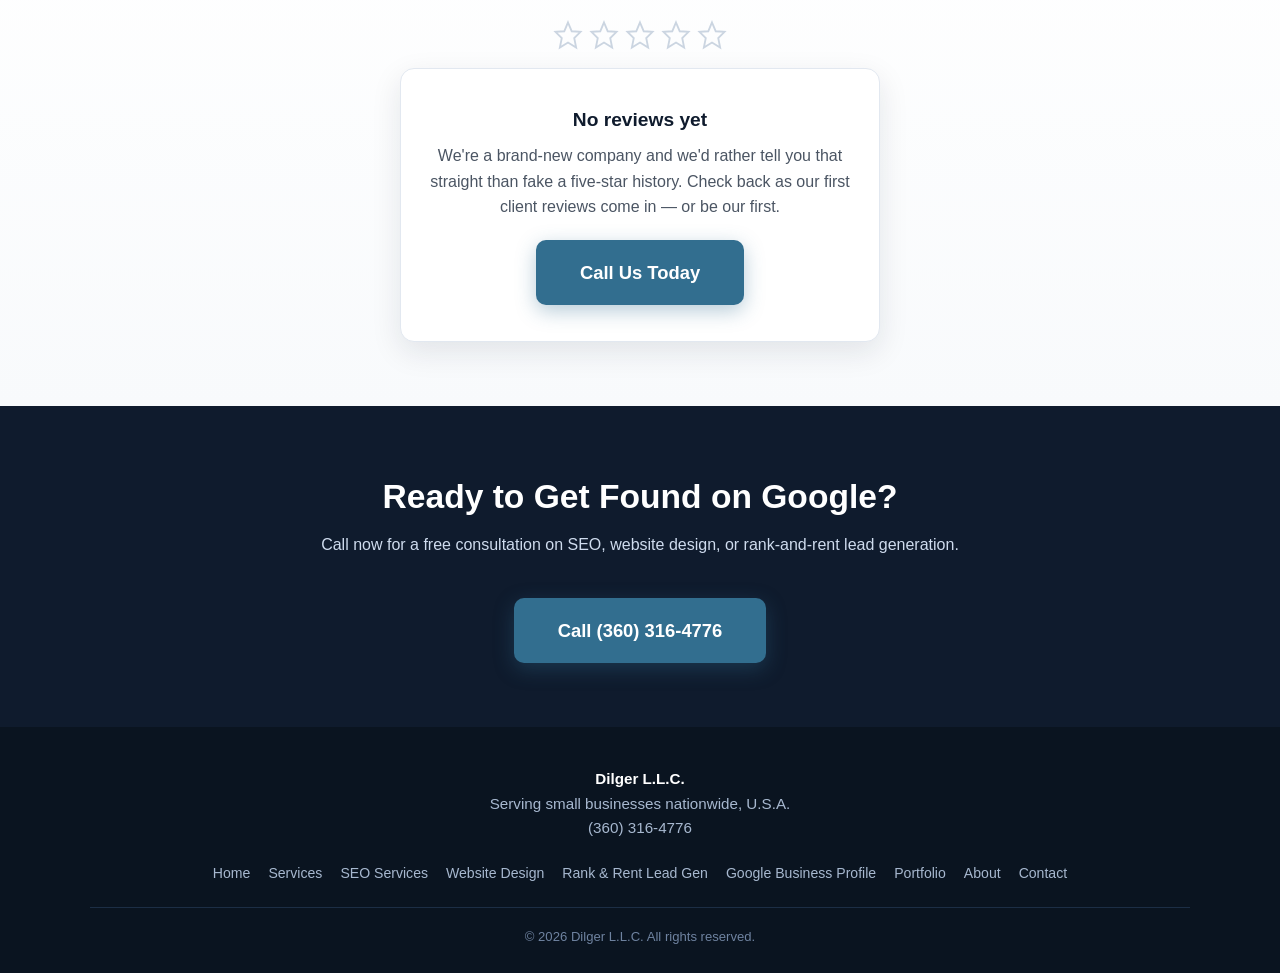
==== commit 7de594e5: "Revert hero background, add real portfolio photos, fix heading wraps - Restore the original polyline" ====
--- a/index.html
+++ b/index.html
@@ -72,6 +72,16 @@
 
   <!-- Hero -->
   <section class="hero">
+    <svg class="hero-graphic" viewBox="0 0 1200 600" xmlns="http://www.w3.org/2000/svg" aria-hidden="true" preserveAspectRatio="xMidYMid slice">
+      <polyline points="60,460 220,420 380,460 540,320 700,360 860,200 1020,240 1150,90" fill="none" stroke="#2563eb" stroke-width="4" opacity="0.35"/>
+      <g fill="#b9d9eb" opacity="0.55">
+        <circle cx="60" cy="460" r="6"/>
+        <circle cx="380" cy="460" r="6"/>
+        <circle cx="700" cy="360" r="6"/>
+        <circle cx="1020" cy="240" r="6"/>
+        <circle cx="1150" cy="90" r="7"/>
+      </g>
+    </svg>
     <div class="container">
       <span class="eyebrow">Nationwide &middot; Founded 2026</span>
       <h1>SEO &amp; Website Design Services for Local Businesses, Nationwide</h1>
@@ -95,11 +105,15 @@
       <p class="section-sub">A look at real sites we've built and optimized for clients.</p>
       <div class="portfolio-grid">
         <div class="portfolio-card">
-          <div class="browser-mock" style="--card-color-1:#2563eb; --card-color-2:#0f1b2d;">
+          <div class="browser-mock">
             <div class="browser-bar"><span class="dot"></span><span class="dot"></span><span class="dot"></span><span class="url-pill">alexscordsbundles.com</span></div>
             <div class="mock-body">
-              <div class="mock-name">Alex's Cords &amp; Bundles</div>
-              <div class="mock-niche">Firewood Supplier &middot; Bothell, WA</div>
+              <img class="mock-photo" src="images/portfolio-alexscordsbundles.jpg" alt="Stacked seasoned firewood, from the Alex's Cords and Bundles homepage" width="900" height="600" loading="lazy">
+              <div class="mock-scrim"></div>
+              <div class="mock-text">
+                <div class="mock-name">Alex's Cords &amp; Bundles</div>
+                <div class="mock-niche">Firewood Supplier &middot; Bothell, WA</div>
+              </div>
             </div>
           </div>
           <div class="portfolio-body">
@@ -110,18 +124,40 @@
           </div>
         </div>
         <div class="portfolio-card">
-          <div class="browser-mock" style="--card-color-1:#0f1b2d; --card-color-2:#326e8f;">
-            <div class="browser-bar"><span class="dot"></span><span class="dot"></span><span class="dot"></span><span class="url-pill">in development</span></div>
+          <div class="browser-mock">
+            <div class="browser-bar"><span class="dot"></span><span class="dot"></span><span class="dot"></span><span class="url-pill">dilgercustomcabinetry.com</span></div>
             <div class="mock-body">
-              <div class="mock-name">Dilger Custom Cabinetry</div>
-              <div class="mock-niche">Custom Cabinetry</div>
+              <img class="mock-photo" src="images/portfolio-dilgercustomcabinetry.jpg" alt="Custom navy kitchen cabinetry, from the Dilger Custom Cabinetry homepage" width="900" height="600" loading="lazy">
+              <div class="mock-scrim"></div>
+              <div class="mock-text">
+                <div class="mock-name">Dilger Custom Cabinetry</div>
+                <div class="mock-niche">Custom Cabinetry &middot; Bothell, WA</div>
+              </div>
             </div>
           </div>
           <div class="portfolio-body">
-            <span class="portfolio-status">In Progress</span>
             <h3>Dilger Custom Cabinetry</h3>
-            <div class="portfolio-tags"><span>Website Design</span><span>SEO</span></div>
-            <p>A website currently in development for a custom cabinetry business, built with the same SEO-first approach as every Dilger L.L.C. project.</p>
+            <div class="portfolio-tags"><span>Local SEO</span><span>Website Design</span></div>
+            <p>A local SEO site for a custom cabinetry and carpentry business, with a photo-driven homepage, service area details, and click-to-call tracking.</p>
+            <a class="portfolio-link" href="portfolio.html">See full case study &rarr;</a>
+          </div>
+        </div>
+        <div class="portfolio-card">
+          <div class="browser-mock">
+            <div class="browser-bar"><span class="dot"></span><span class="dot"></span><span class="dot"></span><span class="url-pill">castlecoordinating.com</span></div>
+            <div class="mock-body">
+              <img class="mock-photo" src="images/portfolio-castlecoordinating.jpg" alt="Castle Coordinating and Event Planning logo illustration, from their homepage" width="900" height="600" loading="lazy">
+              <div class="mock-scrim"></div>
+              <div class="mock-text">
+                <div class="mock-name">Castle Coordinating</div>
+                <div class="mock-niche">Wedding &amp; Event Planning &middot; WA</div>
+              </div>
+            </div>
+          </div>
+          <div class="portfolio-body">
+            <h3>Castle Coordinating &amp; Event Planning</h3>
+            <div class="portfolio-tags"><span>Local SEO</span><span>Website Design</span><span>Location Pages</span></div>
+            <p>A local SEO site for a wedding and event planning business, with a photo gallery, service-area location pages, and a Google Reviews-driven trust section.</p>
             <a class="portfolio-link" href="portfolio.html">See full case study &rarr;</a>
           </div>
         </div>
@@ -250,7 +286,7 @@
   <section class="about-section">
     <div class="container">
       <div>
-        <h2 class="section-title" style="text-align:left;">Why Businesses Work With Dilger L.L.C.</h2>
+        <h2 class="section-title" style="text-align:left;">Why Businesses Work With Dilger&nbsp;L.L.C.</h2>
         <p>Dilger L.L.C. was founded in 2026 to do one thing well: build websites that are fast, clean, and genuinely built for search &mdash; not stuffed with plugins, page builders, and tracking scripts that slow everything down. We handle SEO, website design, Google Business Profile optimization, and rank-and-rent lead generation for small businesses across the United States.</p>
         <p>We're a small, founder-led operation, and we're upfront about that. We're not going to claim decades of experience or a client roster we don't have &mdash; what we will tell you is exactly how we approach SEO (no black-hat tricks, no spammy backlinks, no fabricated reviews) and show you real examples of sites we've built. See our <a href="portfolio.html" style="color:var(--brand-primary-dark); font-weight:600;">portfolio</a> for actual work, not stock mockups.</p>
         <p>Because we work with a limited number of clients at a time, every project gets direct attention from the person actually doing the SEO and building the site &mdash; not a account manager relaying your request to an overseas team. <a href="about.html" style="color:var(--brand-primary-dark); font-weight:600;">Read more about our story &rarr;</a></p>
--- a/css/main.css
+++ b/css/main.css
@@ -97,17 +97,11 @@
   position: relative;
   overflow: hidden;
 }
-.hero::before {
-  content: "";
+.hero-graphic {
   position: absolute;
   inset: 0;
-  background-image: url('../images/logo-icon.png');
-  background-repeat: no-repeat;
-  background-position: center 40%;
-  background-size: min(640px, 85%) auto;
-  opacity: 0.14;
   z-index: 0;
-  pointer-events: none;
+  opacity: 0.5;
 }
 .hero .container { position: relative; z-index: 1; }
 .hero .eyebrow {
@@ -339,18 +333,38 @@
   white-space: nowrap;
 }
 .browser-mock .mock-body {
-  padding: 34px 20px;
-  text-align: center;
-  color: #fff;
-  background: linear-gradient(135deg, var(--card-color-1, #2563eb), var(--card-color-2, #0f1b2d));
+  position: relative;
+  height: 200px;
+  overflow: hidden;
+}
+.browser-mock .mock-body .mock-photo {
+  position: absolute;
+  inset: 0;
+  width: 100%;
+  height: 100%;
+  object-fit: cover;
+  display: block;
+}
+.browser-mock .mock-body .mock-scrim {
+  position: absolute;
+  inset: 0;
+  background: linear-gradient(180deg, rgba(15,27,45,0) 45%, rgba(15,27,45,0.88) 100%);
+}
+.browser-mock .mock-body .mock-text {
+  position: absolute;
+  left: 0;
+  right: 0;
+  bottom: 0;
+  padding: 16px 20px;
+  color: #fff;
 }
 .browser-mock .mock-body .mock-name {
   font-weight: 800;
-  font-size: 1.3rem;
-  margin-bottom: 6px;
+  font-size: 1.2rem;
+  margin-bottom: 4px;
 }
 .browser-mock .mock-body .mock-niche {
-  font-size: 0.85rem;
+  font-size: 0.8rem;
   color: rgba(255,255,255,0.85);
   text-transform: uppercase;
   letter-spacing: 0.06em;
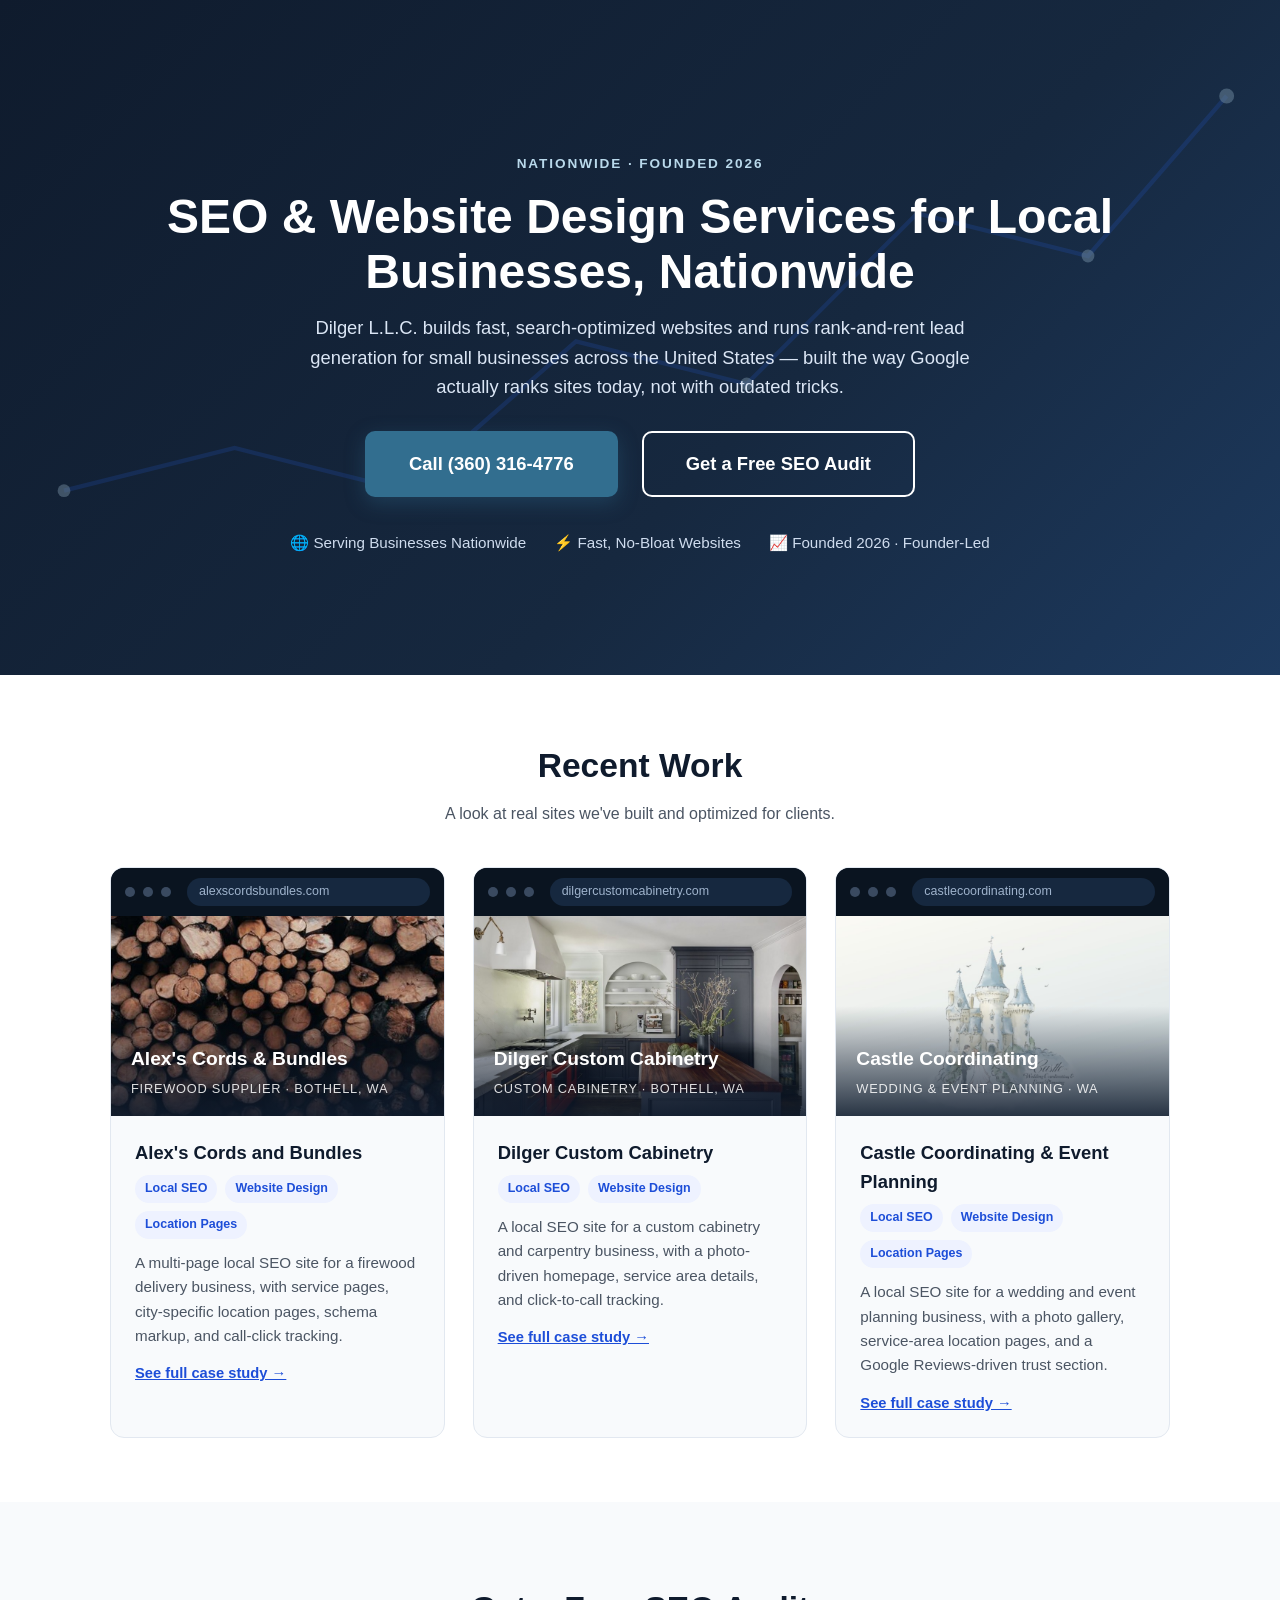
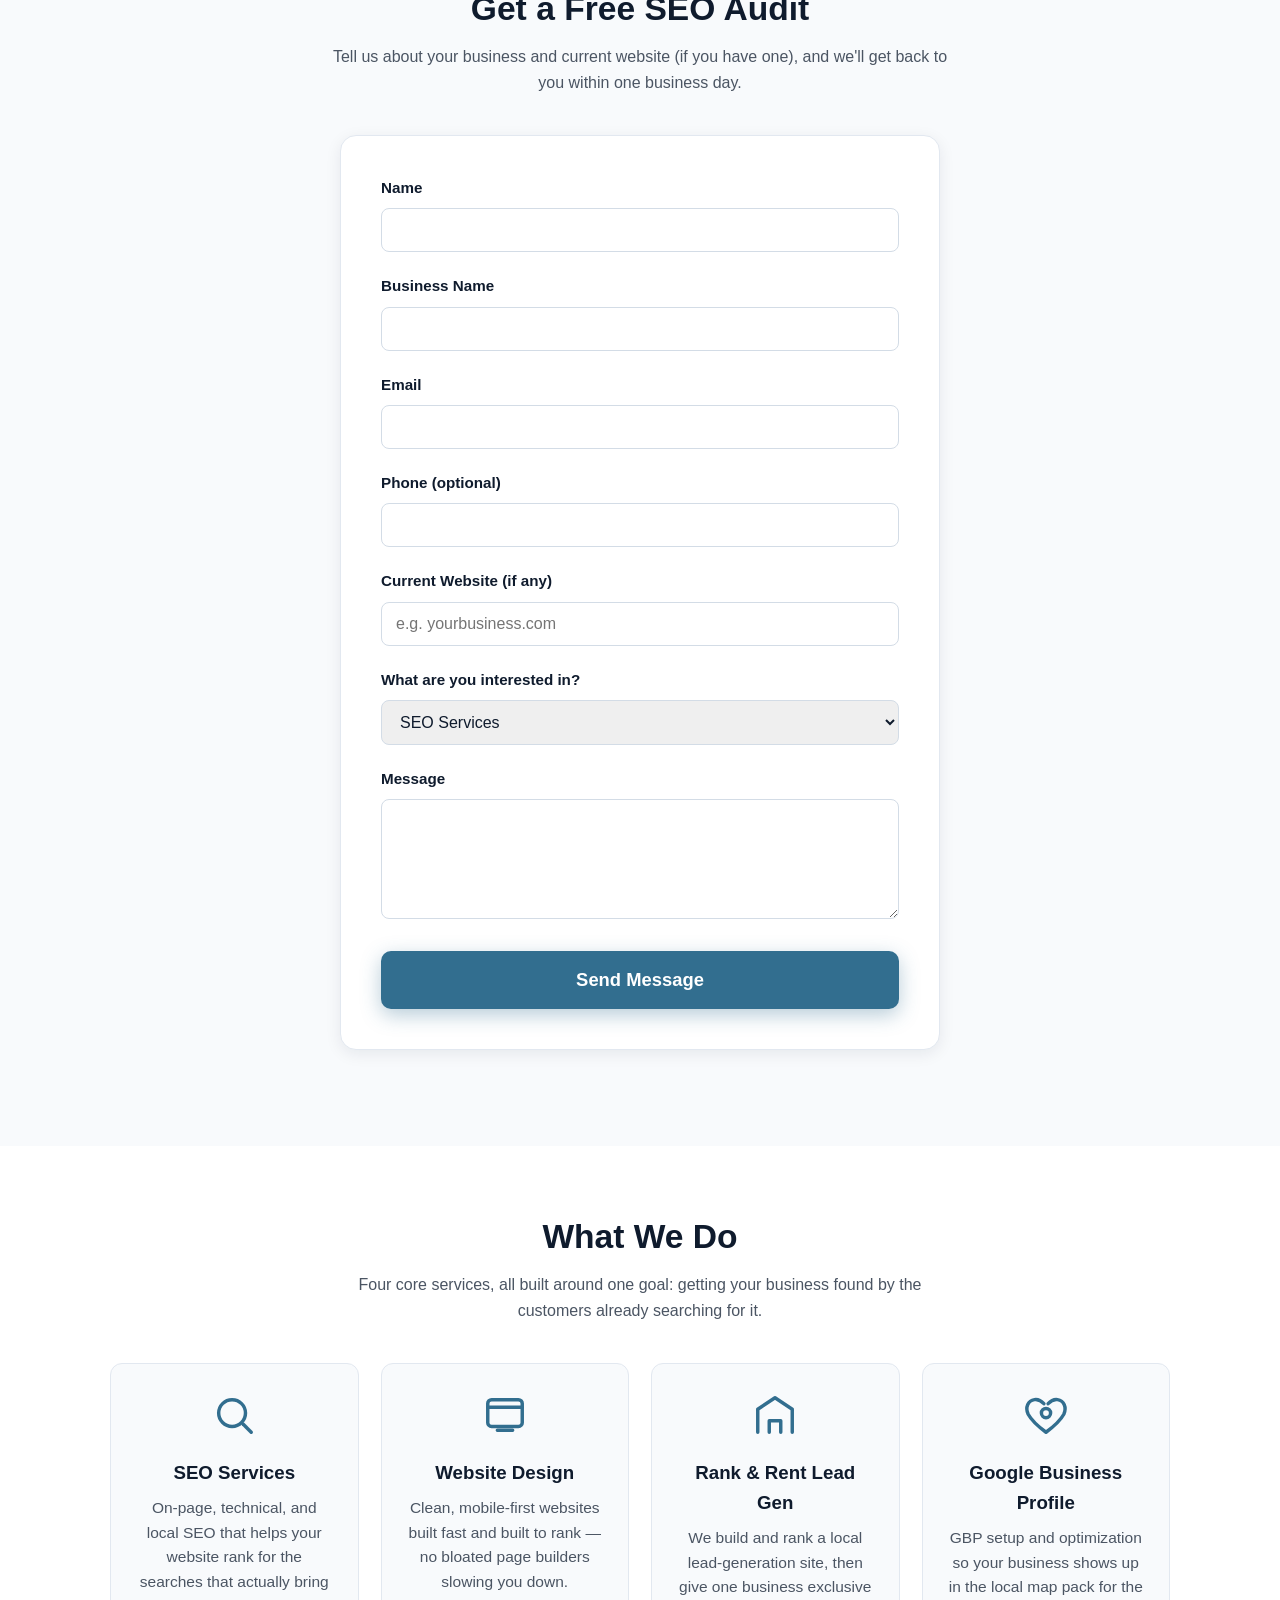
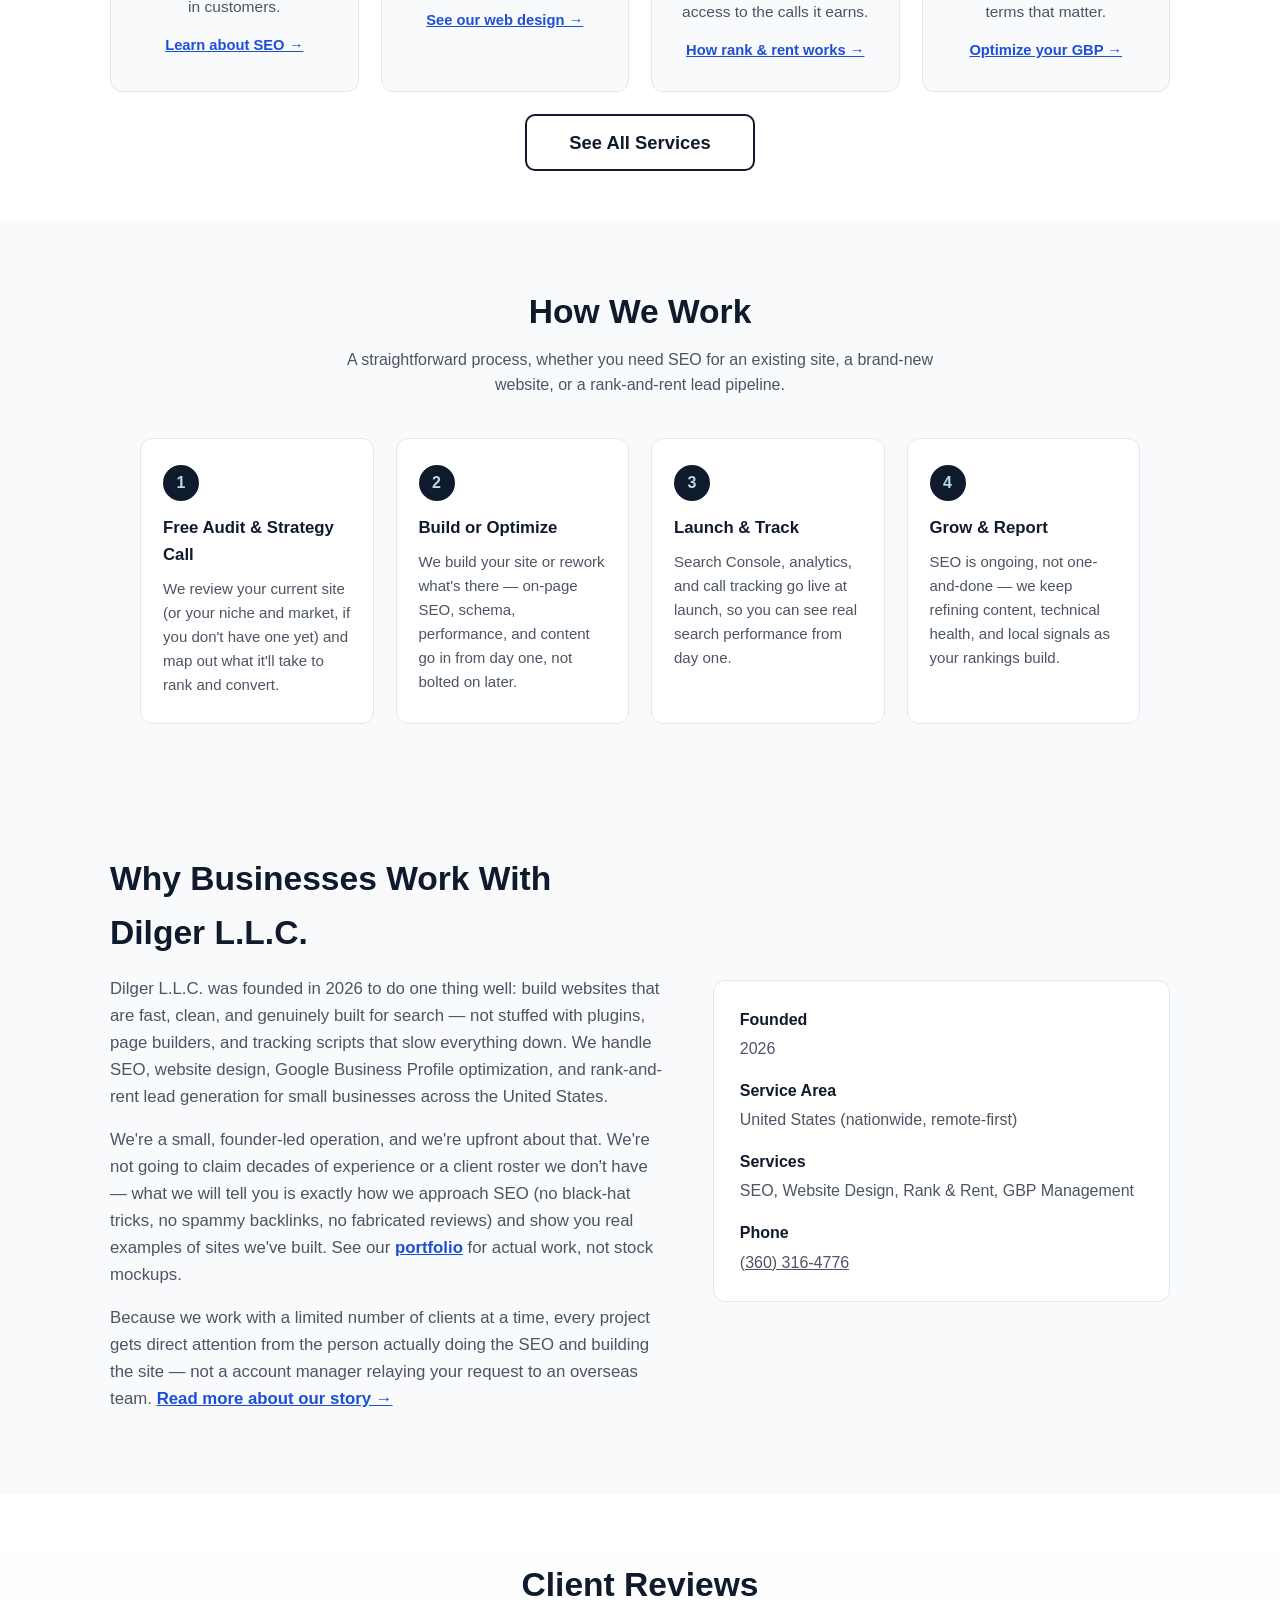
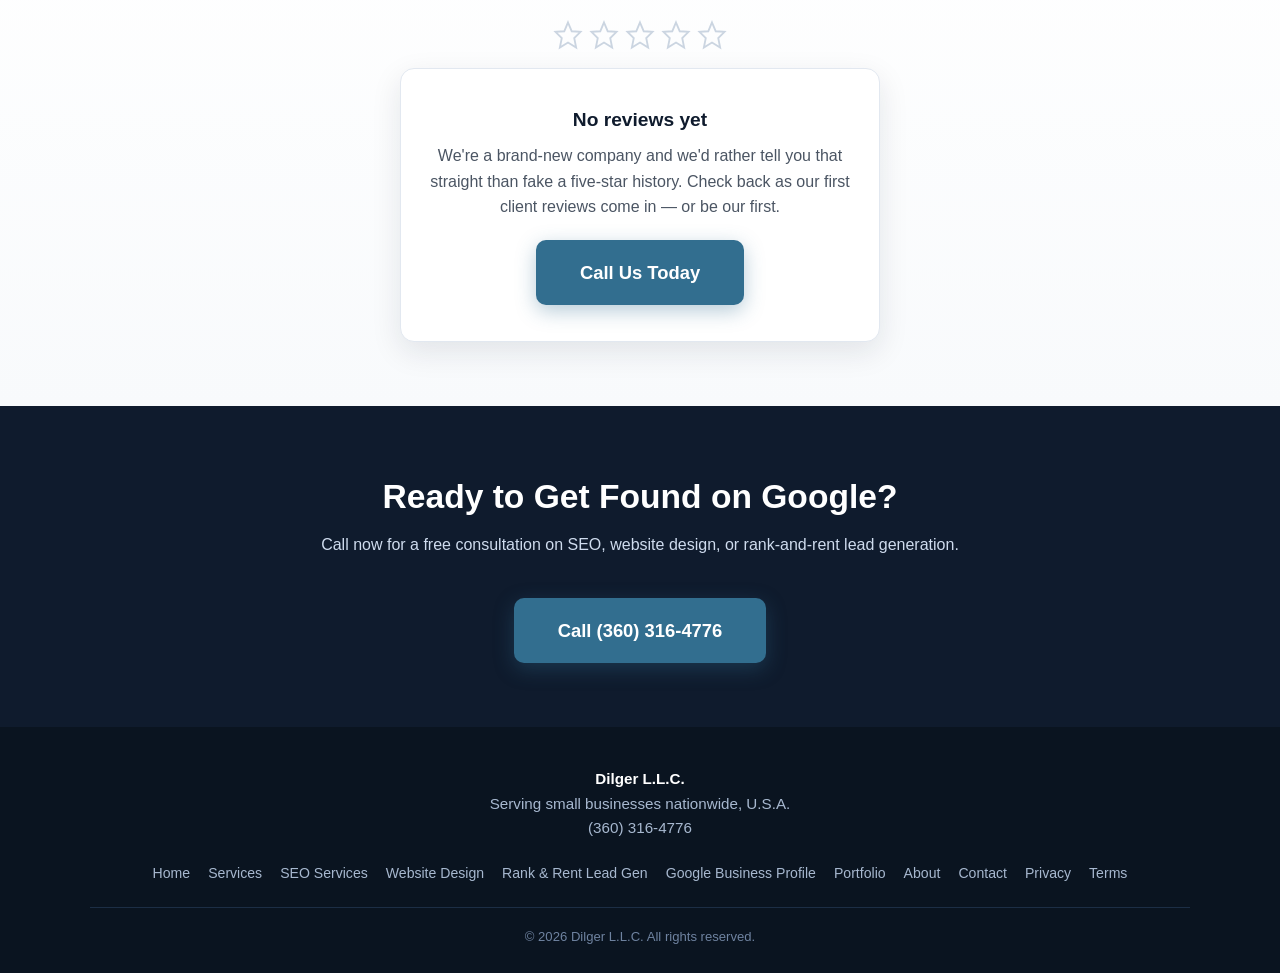
==== commit 093a5cf1: "Bring privacy and terms pages in line with the rest of the site The standalone privacy/terms pages h" ====
--- a/index.html
+++ b/index.html
@@ -15,19 +15,19 @@
 
 <title>SEO &amp; Website Design for Local Businesses | Dilger L.L.C.</title>
 <meta name="description" content="Dilger L.L.C. builds fast, SEO-optimized websites and runs rank-and-rent lead generation for small businesses nationwide. Call (360) 316-4776.">
-<link rel="canonical" href="https://www.dilgerllc.com/">
+<link rel="canonical" href="https://dilgerllc.com/">
 
 <meta property="og:type" content="website">
 <meta property="og:title" content="SEO &amp; Website Design for Local Businesses | Dilger L.L.C.">
 <meta property="og:description" content="Dilger L.L.C. builds fast, SEO-optimized websites and runs rank-and-rent lead generation for small businesses nationwide.">
-<meta property="og:url" content="https://www.dilgerllc.com/">
-<meta property="og:image" content="https://www.dilgerllc.com/images/og-image.png">
+<meta property="og:url" content="https://dilgerllc.com/">
+<meta property="og:image" content="https://dilgerllc.com/images/og-image.png">
 <meta property="og:locale" content="en_US">
 
 <meta name="twitter:card" content="summary_large_image">
 <meta name="twitter:title" content="SEO &amp; Website Design for Local Businesses | Dilger L.L.C.">
 <meta name="twitter:description" content="Fast, SEO-optimized websites and rank-and-rent lead generation for small businesses nationwide.">
-<meta name="twitter:image" content="https://www.dilgerllc.com/images/og-image.png">
+<meta name="twitter:image" content="https://dilgerllc.com/images/og-image.png">
 
 <link rel="icon" href="/favicon.png" type="image/png">
 <link rel="apple-touch-icon" href="/apple-touch-icon.png">
@@ -37,12 +37,12 @@
   "@context": "https://schema.org",
   "@type": "ProfessionalService",
   "name": "Dilger L.L.C.",
-  "image": "https://www.dilgerllc.com/images/og-image.png",
+  "image": "https://dilgerllc.com/images/og-image.png",
   "telephone": "+1-360-316-4776",
   "foundingDate": "2026",
   "priceRange": "$$",
   "areaServed": { "@type": "Country", "name": "United States" },
-  "url": "https://www.dilgerllc.com/",
+  "url": "https://dilgerllc.com/",
   "description": "Dilger L.L.C. builds fast, SEO-optimized websites and runs rank-and-rent lead generation for small businesses nationwide.",
   "serviceType": ["Search Engine Optimization", "Website Design", "Rank and Rent Lead Generation", "Google Business Profile Management"]
 }
@@ -356,6 +356,8 @@
       <a href="portfolio.html">Portfolio</a>
       <a href="about.html">About</a>
       <a href="contact.html">Contact</a>
+      <a href="privacy.html">Privacy</a>
+      <a href="terms.html">Terms</a>
     </nav>
 
     <div class="footer-bottom">
--- a/css/main.css
+++ b/css/main.css
@@ -592,3 +592,7 @@
   .nav-toggle { display: block; }
   header.site-header { position: sticky; }
 }
+
+/* Legal pages (privacy / terms) */
+.legal h2 { font-size: 1.3rem; margin: 2rem 0 12px; }
+.legal .box { background: var(--bg-light); border-left: 4px solid var(--brand-primary); padding: 12px 16px; margin: 1rem 0; color: var(--text-muted); }
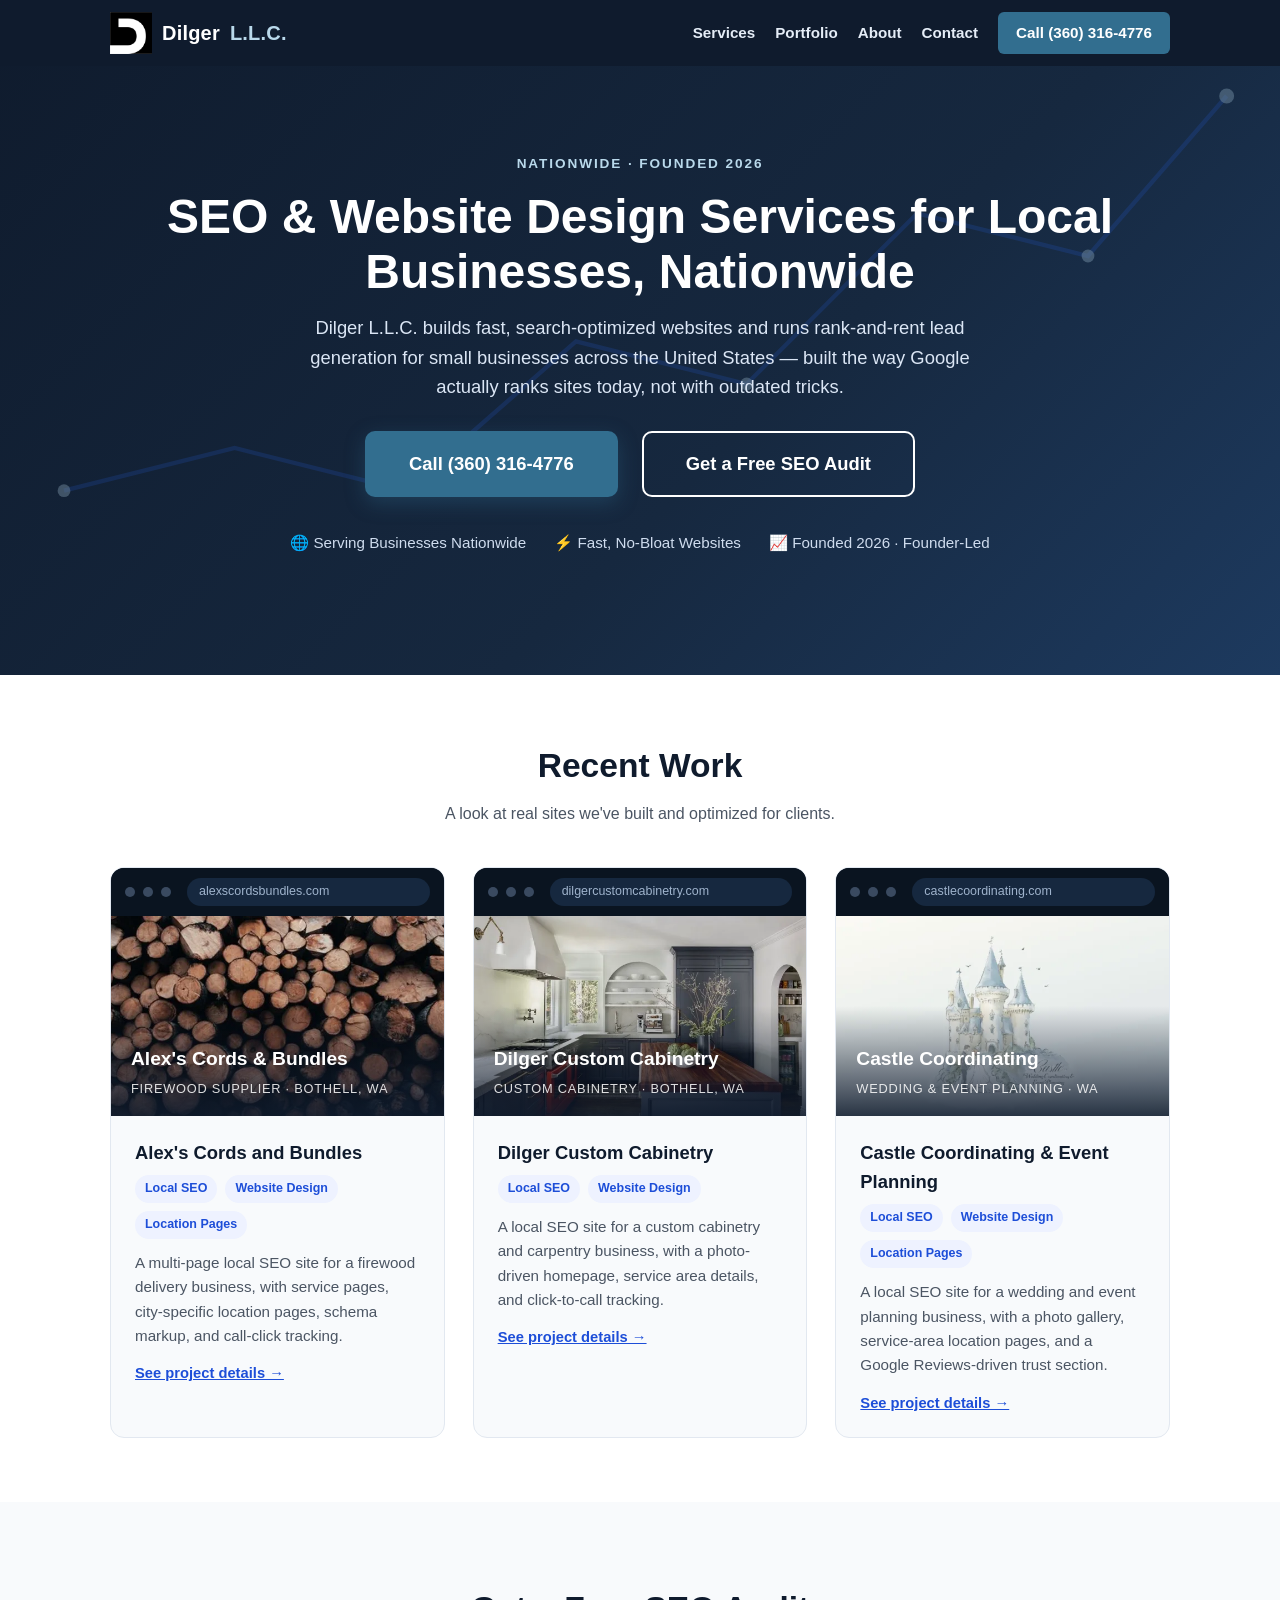
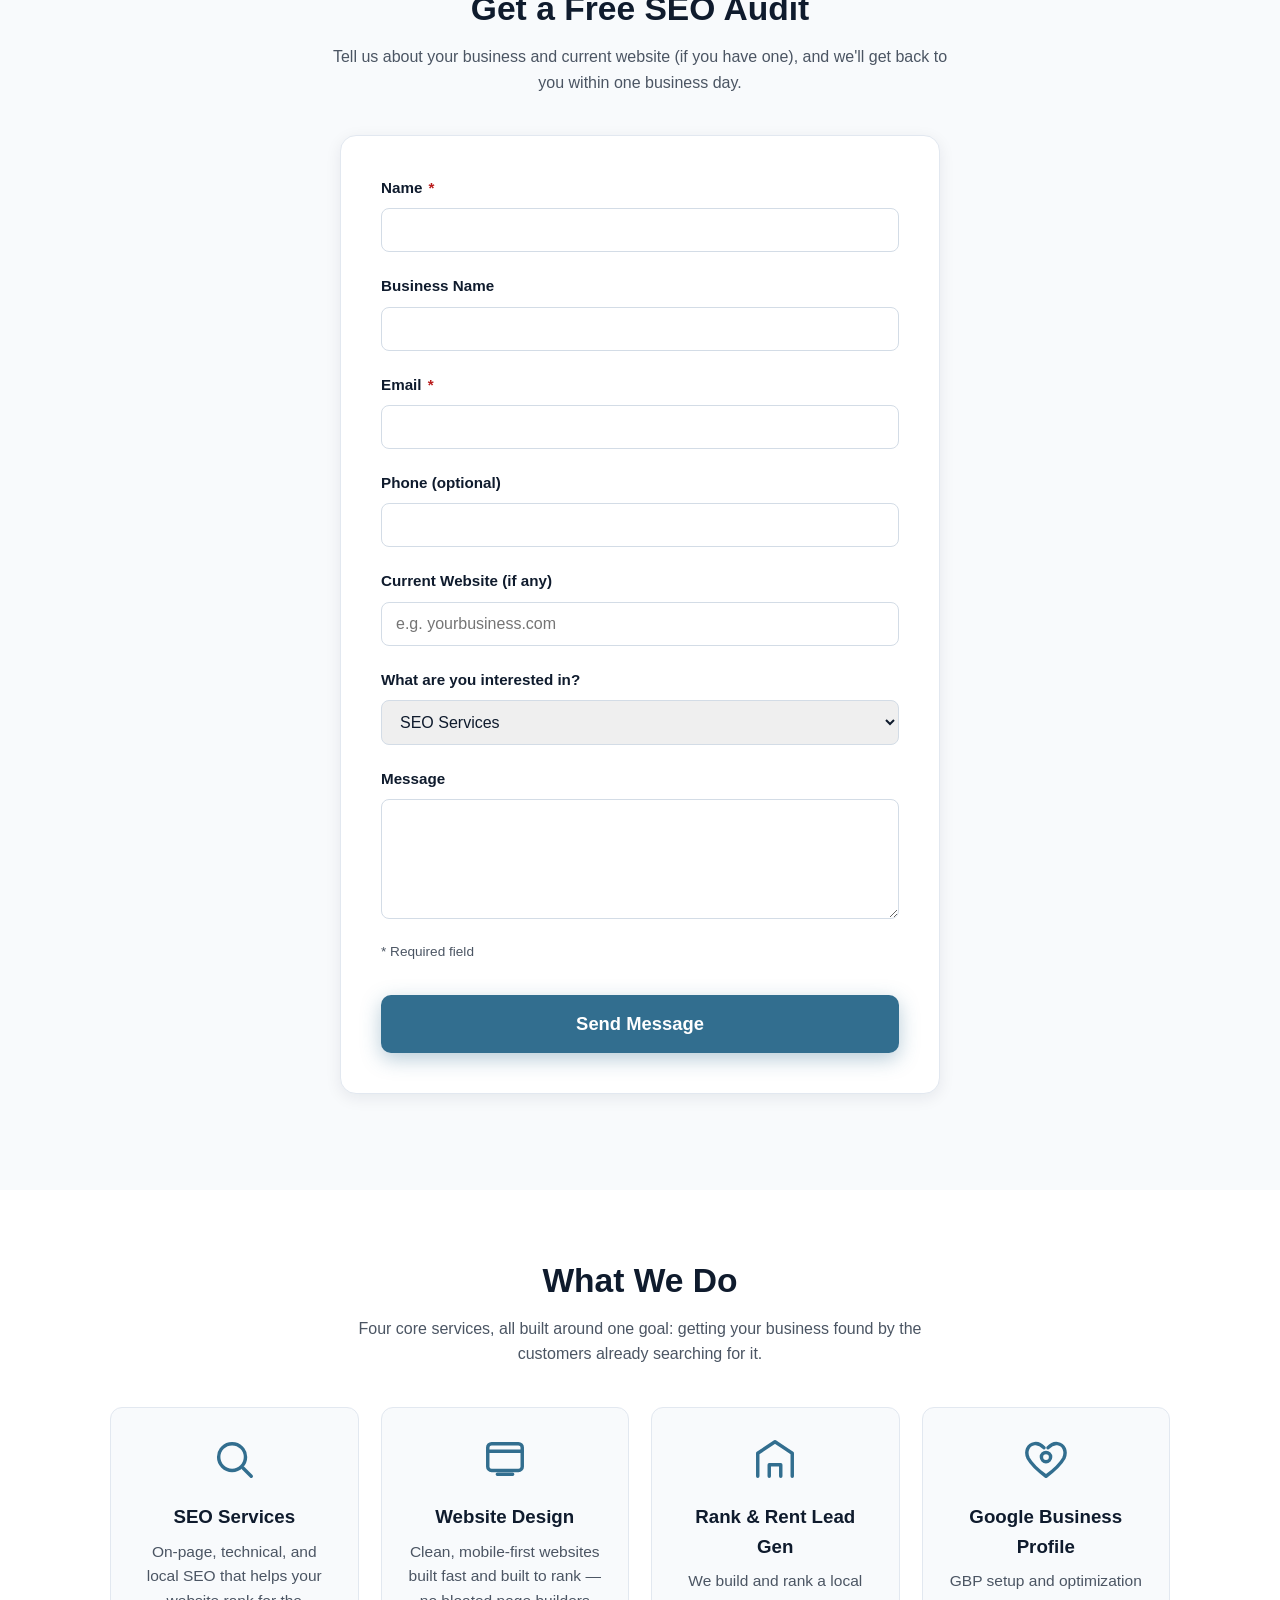
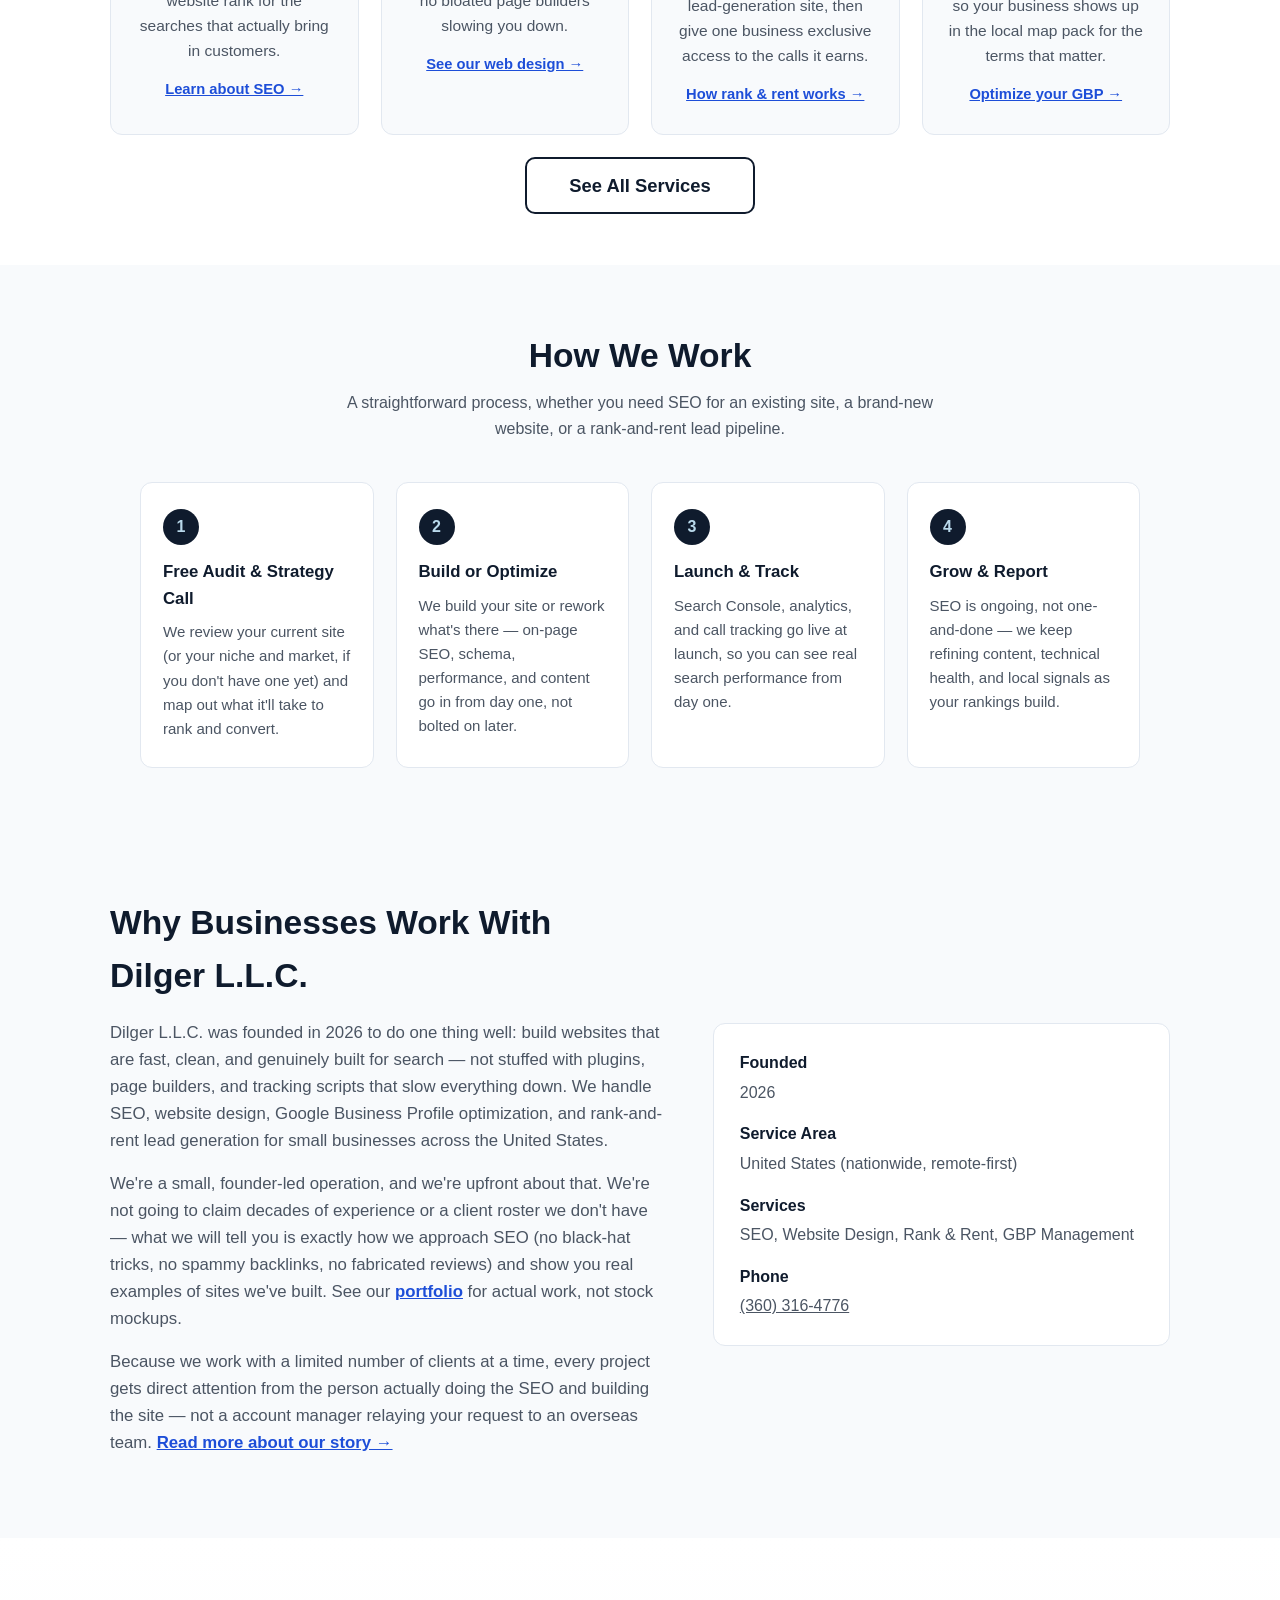
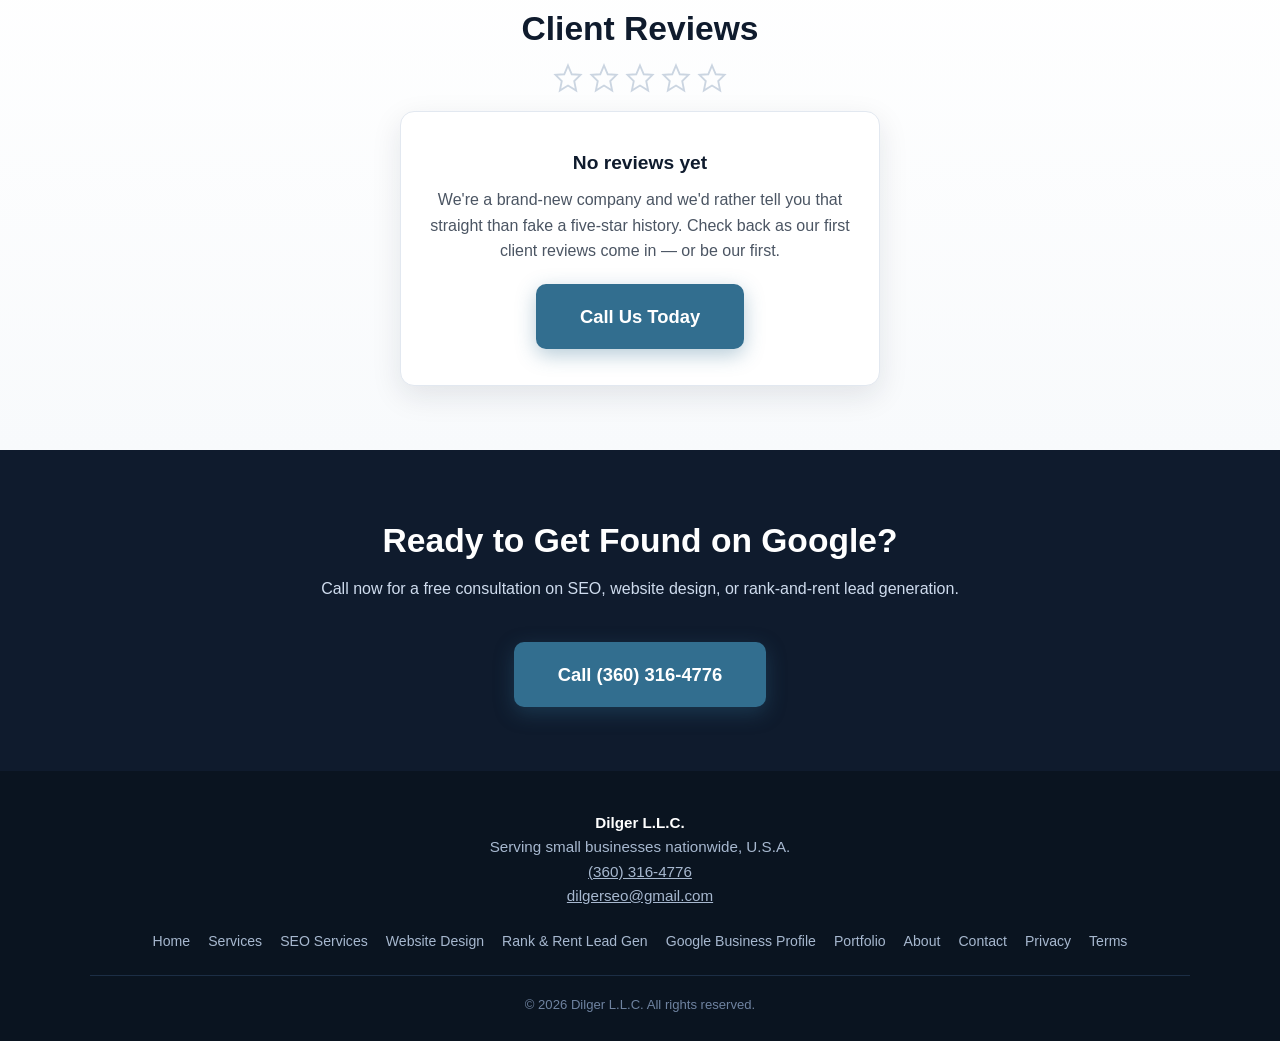
==== commit cde3fcaf: "Audit follow-up: header, accessibility, performance, SEO polish - Header is now always visible (was " ====
--- a/index.html
+++ b/index.html
@@ -23,13 +23,21 @@
 <meta property="og:url" content="https://dilgerllc.com/">
 <meta property="og:image" content="https://dilgerllc.com/images/og-image.png">
 <meta property="og:locale" content="en_US">
+<meta property="og:site_name" content="Dilger L.L.C.">
+<meta property="og:image:width" content="1200">
+<meta property="og:image:height" content="630">
+<meta property="og:image:alt" content="Dilger L.L.C. SEO and website design services">
 
 <meta name="twitter:card" content="summary_large_image">
 <meta name="twitter:title" content="SEO &amp; Website Design for Local Businesses | Dilger L.L.C.">
 <meta name="twitter:description" content="Fast, SEO-optimized websites and rank-and-rent lead generation for small businesses nationwide.">
 <meta name="twitter:image" content="https://dilgerllc.com/images/og-image.png">
-
-<link rel="icon" href="/favicon.png" type="image/png">
+<meta name="twitter:image:alt" content="Dilger L.L.C. SEO and website design services">
+
+<meta name="theme-color" content="#0f1b2d">
+<link rel="icon" href="/favicon.ico" sizes="48x48">
+<link rel="icon" href="/favicon-96x96.png" type="image/png" sizes="96x96">
+<link rel="icon" href="/favicon-192x192.png" type="image/png" sizes="192x192">
 <link rel="apple-touch-icon" href="/apple-touch-icon.png">
 
 <script type="application/ld+json">
@@ -39,8 +47,9 @@
   "name": "Dilger L.L.C.",
   "image": "https://dilgerllc.com/images/og-image.png",
   "telephone": "+1-360-316-4776",
+  "email": "dilgerseo@gmail.com",
+  "logo": "https://dilgerllc.com/images/logo-icon.png",
   "foundingDate": "2026",
-  "priceRange": "$$",
   "areaServed": { "@type": "Country", "name": "United States" },
   "url": "https://dilgerllc.com/",
   "description": "Dilger L.L.C. builds fast, SEO-optimized websites and runs rank-and-rent lead generation for small businesses nationwide.",
@@ -50,15 +59,16 @@
 <link rel="stylesheet" href="css/main.css">
 </head>
 <body>
+<a class="skip-link" href="#top">Skip to main content</a>
 
 <header class="site-header">
   <div class="header-inner">
-    <a href="index.html" class="brand">
-      <img class="brand-logo" src="images/logo-icon.png" alt="Dilger L.L.C. logo" width="42" height="42">
+    <a href="/" class="brand">
+      <img class="brand-logo" src="images/logo-icon.png" alt="" width="42" height="42">
       Dilger <span>L.L.C.</span>
     </a>
-    <button class="nav-toggle" id="navToggle" aria-label="Toggle navigation" aria-expanded="false">&#9776;</button>
-    <nav class="main-nav" id="mainNav">
+    <button class="nav-toggle" id="navToggle" aria-label="Toggle navigation" aria-controls="mainNav" aria-expanded="false">&#9776;</button>
+    <nav class="main-nav" id="mainNav" aria-label="Main">
       <a href="services.html">Services</a>
       <a href="portfolio.html">Portfolio</a>
       <a href="about.html">About</a>
@@ -108,7 +118,7 @@
           <div class="browser-mock">
             <div class="browser-bar"><span class="dot"></span><span class="dot"></span><span class="dot"></span><span class="url-pill">alexscordsbundles.com</span></div>
             <div class="mock-body">
-              <img class="mock-photo" src="images/portfolio-alexscordsbundles.jpg" alt="Stacked seasoned firewood, from the Alex's Cords and Bundles homepage" width="900" height="600" loading="lazy">
+              <picture><source type="image/webp" srcset="images/portfolio-alexscordsbundles.webp"><img class="mock-photo" src="images/portfolio-alexscordsbundles.jpg" alt="Stacked seasoned firewood, from the Alex's Cords and Bundles homepage" width="900" height="600" loading="lazy"></picture>
               <div class="mock-scrim"></div>
               <div class="mock-text">
                 <div class="mock-name">Alex's Cords &amp; Bundles</div>
@@ -120,14 +130,14 @@
             <h3>Alex's Cords and Bundles</h3>
             <div class="portfolio-tags"><span>Local SEO</span><span>Website Design</span><span>Location Pages</span></div>
             <p>A multi-page local SEO site for a firewood delivery business, with service pages, city-specific location pages, schema markup, and call-click tracking.</p>
-            <a class="portfolio-link" href="portfolio.html">See full case study &rarr;</a>
+            <a class="portfolio-link" href="portfolio.html">See project details &rarr;</a>
           </div>
         </div>
         <div class="portfolio-card">
           <div class="browser-mock">
             <div class="browser-bar"><span class="dot"></span><span class="dot"></span><span class="dot"></span><span class="url-pill">dilgercustomcabinetry.com</span></div>
             <div class="mock-body">
-              <img class="mock-photo" src="images/portfolio-dilgercustomcabinetry.jpg" alt="Custom navy kitchen cabinetry, from the Dilger Custom Cabinetry homepage" width="900" height="600" loading="lazy">
+              <picture><source type="image/webp" srcset="images/portfolio-dilgercustomcabinetry.webp"><img class="mock-photo" src="images/portfolio-dilgercustomcabinetry.jpg" alt="Custom navy kitchen cabinetry, from the Dilger Custom Cabinetry homepage" width="900" height="600" loading="lazy"></picture>
               <div class="mock-scrim"></div>
               <div class="mock-text">
                 <div class="mock-name">Dilger Custom Cabinetry</div>
@@ -139,14 +149,14 @@
             <h3>Dilger Custom Cabinetry</h3>
             <div class="portfolio-tags"><span>Local SEO</span><span>Website Design</span></div>
             <p>A local SEO site for a custom cabinetry and carpentry business, with a photo-driven homepage, service area details, and click-to-call tracking.</p>
-            <a class="portfolio-link" href="portfolio.html">See full case study &rarr;</a>
+            <a class="portfolio-link" href="portfolio.html">See project details &rarr;</a>
           </div>
         </div>
         <div class="portfolio-card">
           <div class="browser-mock">
             <div class="browser-bar"><span class="dot"></span><span class="dot"></span><span class="dot"></span><span class="url-pill">castlecoordinating.com</span></div>
             <div class="mock-body">
-              <img class="mock-photo" src="images/portfolio-castlecoordinating.jpg" alt="Castle Coordinating and Event Planning logo illustration, from their homepage" width="900" height="600" loading="lazy">
+              <picture><source type="image/webp" srcset="images/portfolio-castlecoordinating.webp"><img class="mock-photo" src="images/portfolio-castlecoordinating.jpg" alt="Castle Coordinating and Event Planning logo illustration, from their homepage" width="900" height="600" loading="lazy"></picture>
               <div class="mock-scrim"></div>
               <div class="mock-text">
                 <div class="mock-name">Castle Coordinating</div>
@@ -158,7 +168,7 @@
             <h3>Castle Coordinating &amp; Event Planning</h3>
             <div class="portfolio-tags"><span>Local SEO</span><span>Website Design</span><span>Location Pages</span></div>
             <p>A local SEO site for a wedding and event planning business, with a photo gallery, service-area location pages, and a Google Reviews-driven trust section.</p>
-            <a class="portfolio-link" href="portfolio.html">See full case study &rarr;</a>
+            <a class="portfolio-link" href="portfolio.html">See project details &rarr;</a>
           </div>
         </div>
       </div>
@@ -176,24 +186,24 @@
           <label>Don't fill this out if you're human: <input name="bot-field" tabindex="-1" autocomplete="off"></label>
         </p>
         <div class="form-group">
-          <label for="contact-name">Name</label>
-          <input type="text" id="contact-name" name="name" required>
+          <label for="contact-name">Name <span class="req" aria-hidden="true">*</span></label>
+          <input type="text" id="contact-name" name="name" autocomplete="name" required>
         </div>
         <div class="form-group">
           <label for="contact-business">Business Name</label>
-          <input type="text" id="contact-business" name="business">
-        </div>
-        <div class="form-group">
-          <label for="contact-email">Email</label>
-          <input type="email" id="contact-email" name="email" required>
+          <input type="text" id="contact-business" name="business" autocomplete="organization">
+        </div>
+        <div class="form-group">
+          <label for="contact-email">Email <span class="req" aria-hidden="true">*</span></label>
+          <input type="email" id="contact-email" name="email" autocomplete="email" required>
         </div>
         <div class="form-group">
           <label for="contact-phone">Phone (optional)</label>
-          <input type="tel" id="contact-phone" name="phone">
+          <input type="tel" id="contact-phone" name="phone" autocomplete="tel">
         </div>
         <div class="form-group">
           <label for="contact-website">Current Website (if any)</label>
-          <input type="text" id="contact-website" name="website" placeholder="e.g. yourbusiness.com">
+          <input type="text" id="contact-website" name="website" placeholder="e.g. yourbusiness.com" autocomplete="url">
         </div>
         <div class="form-group">
           <label for="contact-interest">What are you interested in?</label>
@@ -209,6 +219,7 @@
           <label for="contact-message">Message</label>
           <textarea id="contact-message" name="message" rows="5"></textarea>
         </div>
+        <p class="form-required-note">* Required field</p>
         <button type="submit" class="btn-primary">Send Message</button>
       </form>
       <p class="form-status" id="contactFormStatus" role="status" aria-live="polite"></p>
@@ -343,11 +354,12 @@
     <div class="footer-nap">
       <strong>Dilger L.L.C.</strong><br>
       Serving small businesses nationwide, U.S.A.<br>
-      (360) 316-4776
+      <a href="tel:+13603164776" onclick="trackCall('footer_phone_button')">(360) 316-4776</a><br>
+      <a href="mailto:dilgerseo@gmail.com">dilgerseo@gmail.com</a>
     </div>
 
     <nav class="footer-sitemap" aria-label="Site links">
-      <a href="index.html">Home</a>
+      <a href="/">Home</a>
       <a href="services.html">Services</a>
       <a href="seo-services.html">SEO Services</a>
       <a href="website-design.html">Website Design</a>
@@ -361,11 +373,11 @@
     </nav>
 
     <div class="footer-bottom">
-      &copy; <span id="year"></span> Dilger L.L.C. All rights reserved.
+      &copy; <span id="year">2026</span> Dilger L.L.C. All rights reserved.
     </div>
   </div>
 </footer>
 
-<script src="js/main.js"></script>
+<script src="js/main.js" defer></script>
 </body>
 </html>
--- a/css/main.css
+++ b/css/main.css
@@ -14,7 +14,7 @@
 }
 
 * { box-sizing: border-box; }
-html { scroll-behavior: smooth; }
+html { scroll-behavior: smooth; scroll-padding-top: 80px; }
 body {
   margin: 0;
   font-family: -apple-system, BlinkMacSystemFont, "Segoe UI", Roboto, Helvetica, Arial, sans-serif;
@@ -35,15 +35,6 @@
   left: 0;
   right: 0;
   z-index: 50;
-  opacity: 0;
-  transform: translateY(-8px);
-  pointer-events: none;
-  transition: opacity 0.4s ease, transform 0.4s ease;
-}
-header.site-header.visible {
-  opacity: 1;
-  transform: translateY(0);
-  pointer-events: auto;
 }
 .header-inner {
   display: flex;
@@ -590,9 +581,25 @@
   }
   nav.main-nav.open { display: flex; }
   .nav-toggle { display: block; }
-  header.site-header { position: sticky; }
 }
 
 /* Legal pages (privacy / terms) */
 .legal h2 { font-size: 1.3rem; margin: 2rem 0 12px; }
 .legal .box { background: var(--bg-light); border-left: 4px solid var(--brand-primary); padding: 12px 16px; margin: 1rem 0; color: var(--text-muted); }
+
+/* Accessibility */
+.skip-link { position: absolute; left: -9999px; top: 0; z-index: 100; background: #fff; color: var(--brand-dark); padding: 10px 16px; border-radius: 0 0 6px 6px; font-weight: 700; text-decoration: none; }
+.skip-link:focus { left: 12px; }
+a:focus-visible, button:focus-visible, input:focus-visible, select:focus-visible, textarea:focus-visible { outline: 3px solid var(--brand-primary); outline-offset: 2px; }
+.site-header :focus-visible, .hero :focus-visible, .page-hero :focus-visible, .cta-section :focus-visible, .site-footer :focus-visible { outline-color: var(--brand-accent-light); }
+@media (prefers-reduced-motion: reduce) {
+  html { scroll-behavior: auto; }
+  *, *::before, *::after { transition: none !important; animation: none !important; }
+}
+
+/* Footer contact links, form hints, responsive image wrapper */
+.footer-nap a { color: inherit; text-decoration: underline; }
+.footer-nap a:hover { color: #fff; }
+.req { color: #b91c1c; margin-left: 2px; }
+.form-required-note { margin: 0; color: var(--text-muted); font-size: 0.85rem; }
+picture { display: contents; }
